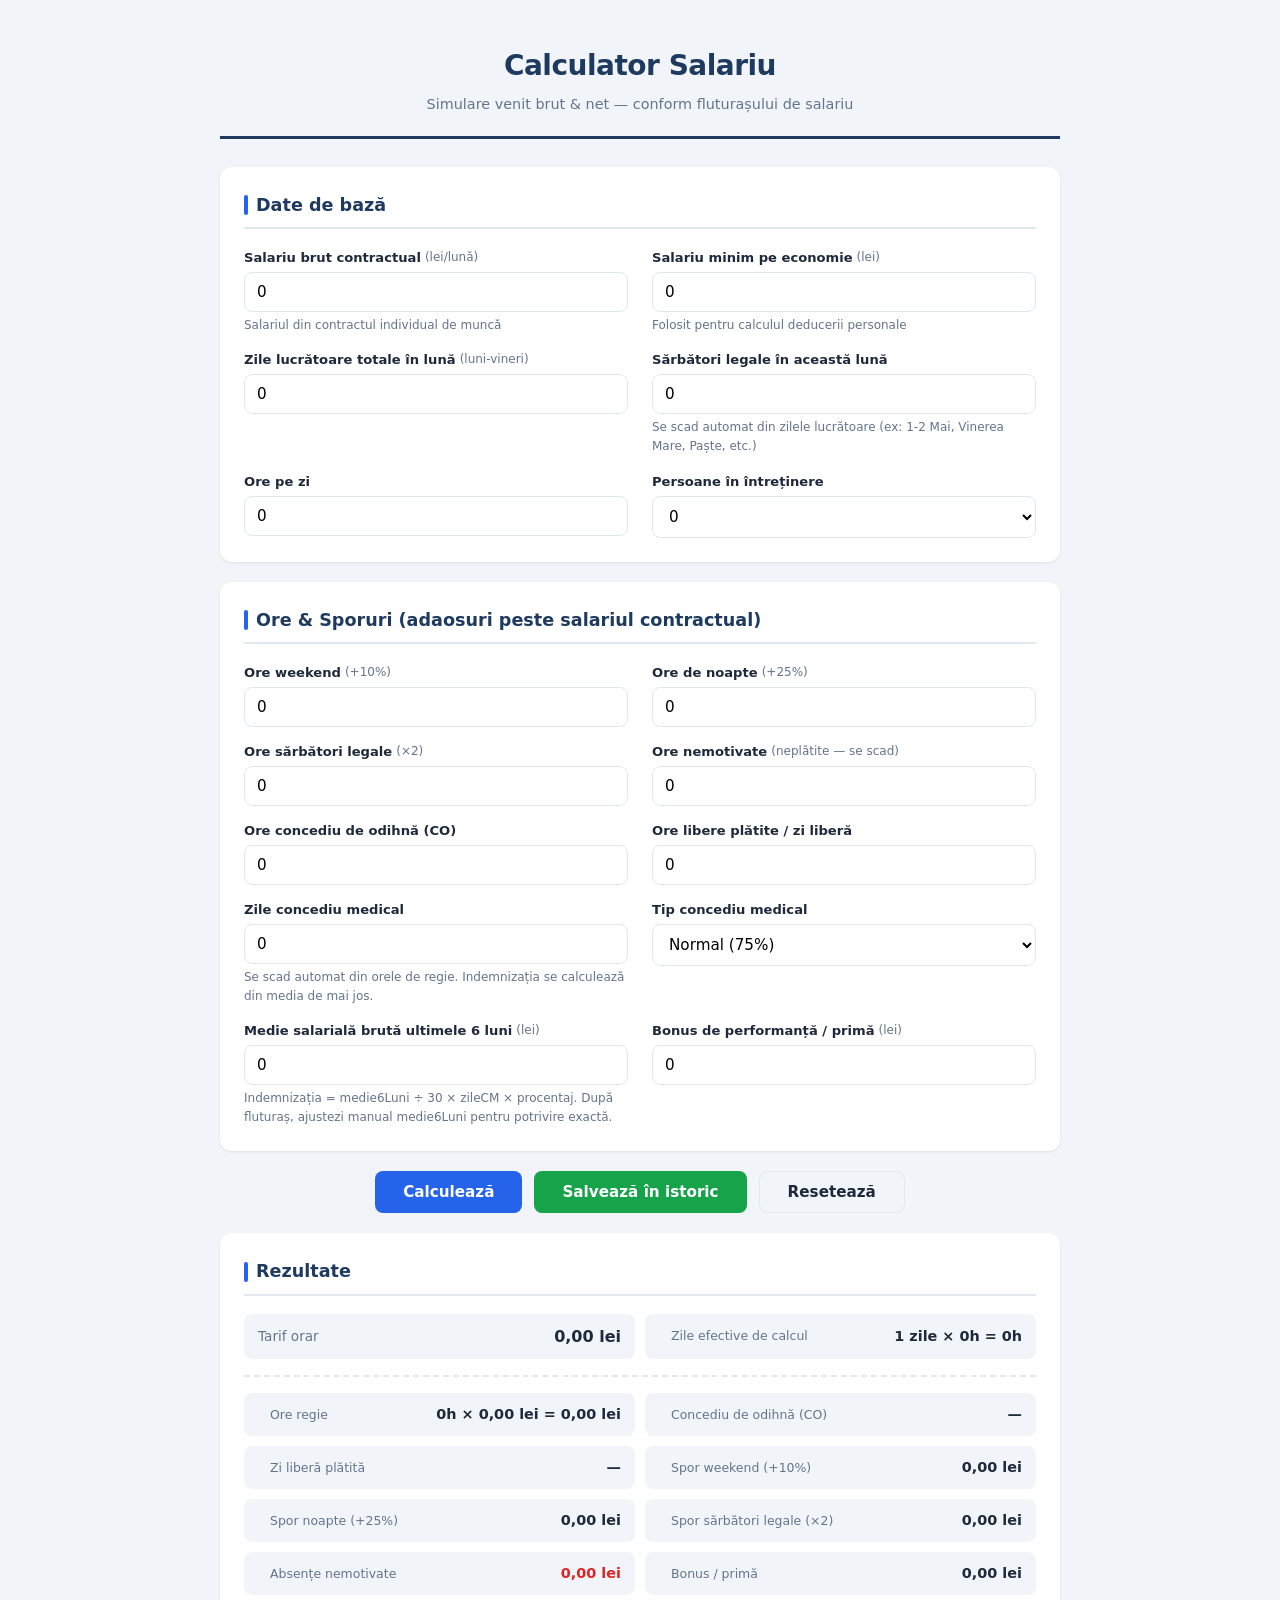
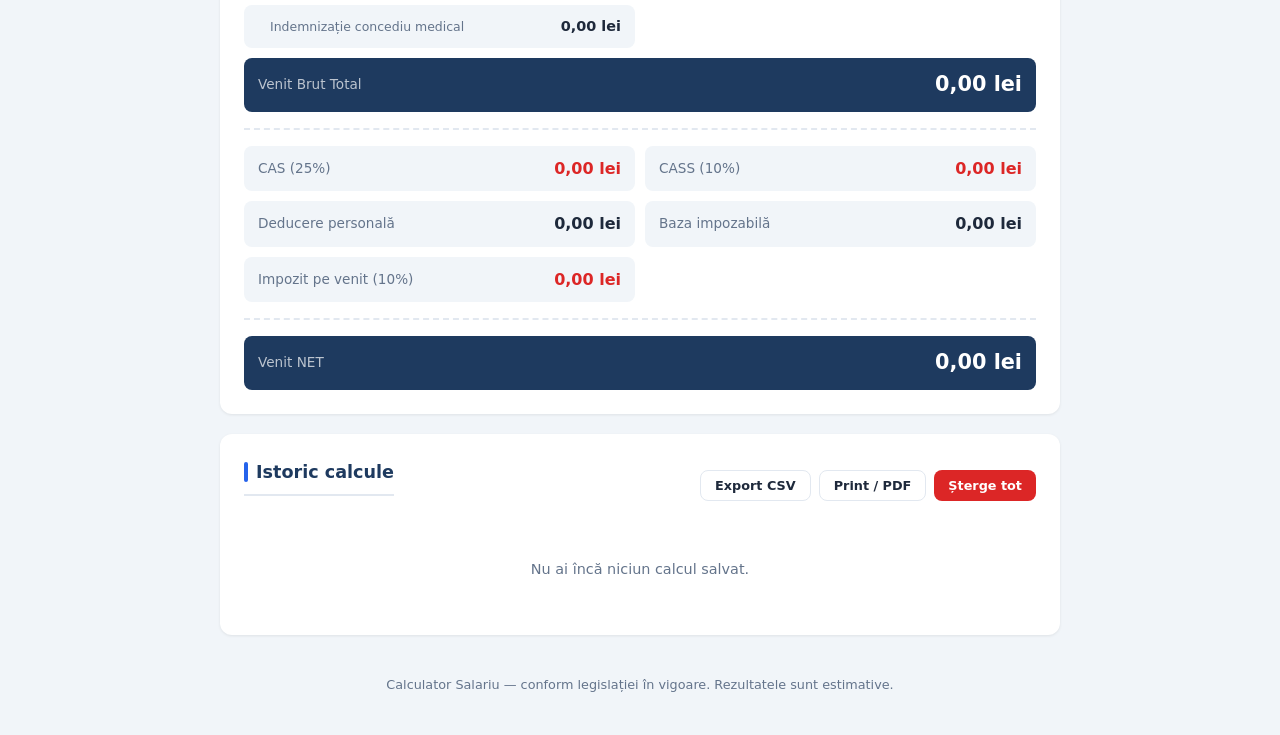
==== salariu.html @ b78bacbb "Add files via upload" ====
<!DOCTYPE html>
<html lang="ro">
<head>
<meta charset="UTF-8">
<meta name="viewport" content="width=device-width, initial-scale=1.0">
<title>Calculator Salariu</title>
<style>
:root {
  --primary: #1e3a5f;
  --primary-light: #2563eb;
  --success: #16a34a;
  --danger: #dc2626;
  --bg: #f1f5f9;
  --card: #ffffff;
  --text: #1e293b;
  --text-muted: #64748b;
  --border: #e2e8f0;
  --radius: 12px;
}
*, *::before, *::after { box-sizing: border-box; margin: 0; padding: 0; }
body {
  font-family: system-ui, -apple-system, 'Segoe UI', sans-serif;
  background: var(--bg);
  color: var(--text);
  line-height: 1.6;
  padding: 20px;
}
.container { max-width: 840px; margin: 0 auto; }
header {
  text-align: center;
  padding: 24px 0 20px;
  border-bottom: 3px solid var(--primary);
  margin-bottom: 28px;
}
header h1 { font-size: 1.75rem; color: var(--primary); letter-spacing: -0.5px; }
header p { color: var(--text-muted); font-size: 0.9rem; margin-top: 4px; }
.card {
  background: var(--card);
  border-radius: var(--radius);
  padding: 24px;
  margin-bottom: 20px;
  box-shadow: 0 1px 3px rgba(0,0,0,.08);
}
.card h2 {
  font-size: 1.1rem;
  color: var(--primary);
  margin-bottom: 18px;
  padding-bottom: 8px;
  border-bottom: 2px solid var(--border);
  display: flex;
  align-items: center;
  gap: 8px;
}
.card h2::before {
  content: '';
  display: inline-block;
  width: 4px;
  height: 20px;
  background: var(--primary-light);
  border-radius: 2px;
}
.form-grid {
  display: grid;
  grid-template-columns: 1fr 1fr;
  gap: 14px 24px;
}
.form-group { display: flex; flex-direction: column; gap: 4px; }
.form-group.full { grid-column: 1 / -1; }
.form-group label {
  font-size: 0.82rem;
  font-weight: 600;
  color: var(--text);
  display: flex;
  align-items: center;
  gap: 4px;
}
.form-group label small {
  font-weight: 400;
  color: var(--text-muted);
  font-size: 0.75rem;
}
.form-group input,
.form-group select {
  padding: 10px 12px;
  border: 1.5px solid var(--border);
  border-radius: 8px;
  font-size: 0.95rem;
  transition: border-color .2s, box-shadow .2s;
  background: #fff;
  font-family: inherit;
  width: 100%;
}
.form-group input:focus,
.form-group select:focus {
  outline: none;
  border-color: var(--primary-light);
  box-shadow: 0 0 0 3px rgba(37,99,235,.12);
}
.hint { font-size: 0.75rem; color: var(--text-muted); }
.actions {
  display: flex;
  gap: 12px;
  flex-wrap: wrap;
  justify-content: center;
  margin: 10px 0 20px;
}
.btn {
  padding: 11px 28px;
  border: none;
  border-radius: 8px;
  font-size: 0.95rem;
  font-weight: 600;
  cursor: pointer;
  transition: opacity .2s, transform .1s;
  font-family: inherit;
}
.btn:hover { opacity: .88; }
.btn:active { transform: scale(.97); }
.btn-primary { background: var(--primary-light); color: #fff; }
.btn-success { background: var(--success); color: #fff; }
.btn-danger { background: var(--danger); color: #fff; }
.btn-outline { background: transparent; border: 1.5px solid var(--border); color: var(--text); }
.btn-sm { padding: 7px 14px; font-size: .8rem; }
.results { display: none; }
.results.show { display: block; }
.result-grid {
  display: grid;
  grid-template-columns: 1fr 1fr;
  gap: 10px;
}
.result-item {
  display: flex;
  justify-content: space-between;
  align-items: center;
  padding: 10px 14px;
  border-radius: 8px;
  background: var(--bg);
}
.result-item .label { font-size: .85rem; color: var(--text-muted); }
.result-item .value { font-weight: 700; font-size: 1rem; }
.result-item.highlight {
  background: var(--primary);
  color: #fff;
  grid-column: 1 / -1;
}
.result-item.highlight .label { color: rgba(255,255,255,.7); }
.result-item.highlight .value { font-size: 1.3rem; }
.result-item.sub .label { font-size: .78rem; padding-left: 12px; }
.result-item.sub .value { font-size: .9rem; }
.result-item.negative .value { color: var(--danger); }
.result-item.positive .value { color: var(--success); }
.result-divider {
  grid-column: 1 / -1;
  border: none;
  border-top: 2px dashed var(--border);
  margin: 6px 0;
}
.istoric-header {
  display: flex;
  justify-content: space-between;
  align-items: center;
  margin-bottom: 14px;
  flex-wrap: wrap;
  gap: 8px;
}
.istoric-tabel-wrapper { overflow-x: auto; }
.istoric-tabel {
  width: 100%;
  border-collapse: collapse;
  font-size: .82rem;
}
.istoric-tabel th {
  background: var(--primary);
  color: #fff;
  padding: 10px 8px;
  text-align: left;
  font-weight: 600;
  white-space: nowrap;
}
.istoric-tabel td {
  padding: 9px 8px;
  border-bottom: 1px solid var(--border);
  white-space: nowrap;
}
.istoric-tabel tr:hover td { background: #f8fafc; }
.istoric-tabel .actions-cell { display: flex; gap: 4px; }
.empty-state {
  text-align: center;
  padding: 30px;
  color: var(--text-muted);
  font-size: .9rem;
}
@media (max-width: 600px) {
  body { padding: 12px; }
  .form-grid { grid-template-columns: 1fr; }
  .result-grid { grid-template-columns: 1fr; }
  .result-item.highlight { grid-column: 1; }
  .result-divider { grid-column: 1; }
  header h1 { font-size: 1.3rem; }
  .card { padding: 16px; }
  .btn { width: 100%; }
  .actions { flex-direction: column; }
  .istoric-header { flex-direction: column; align-items: stretch; }
}
@media print {
  .no-print { display: none !important; }
  body { padding: 0.2in; background: #fff; font-size: 11pt; }
  .card { box-shadow: none; border: 1px solid #ccc; break-inside: avoid; }
  .result-item.highlight { background: #1e3a5f !important; -webkit-print-color-adjust: exact; print-color-adjust: exact; }
  .istoric-tabel th { background: #1e3a5f !important; -webkit-print-color-adjust: exact; print-color-adjust: exact; }
}
</style>
</head>
<body>
<div class="container">
  <header>
    <h1>Calculator Salariu</h1>
    <p>Simulare venit brut &amp; net — conform fluturașului de salariu</p>
  </header>

  <div class="card no-print">
    <h2>Date de bază</h2>
    <div class="form-grid">
      <div class="form-group">
        <label>Salariu brut contractual <small>(lei/lună)</small></label>
        <input type="number" id="brut-contractual" value="0" min="0" step="100">
        <span class="hint">Salariul din contractul individual de muncă</span>
      </div>
      <div class="form-group">
        <label>Salariu minim pe economie <small>(lei)</small></label>
        <input type="number" id="salariu-minim" value="0" min="0" step="100">
        <span class="hint">Folosit pentru calculul deducerii personale</span>
      </div>
      <div class="form-group">
        <label>Zile lucrătoare totale în lună <small>(luni-vineri)</small></label>
        <input type="number" id="zile-lucratoare" value="0" min="0" max="31">
      </div>
      <div class="form-group">
        <label>Sărbători legale în această lună</label>
        <input type="number" id="sarbatori-legale" value="0" min="0" max="10">
        <span class="hint">Se scad automat din zilele lucrătoare (ex: 1-2 Mai, Vinerea Mare, Paște, etc.)</span>
      </div>
      <div class="form-group">
        <label>Ore pe zi</label>
        <input type="number" id="ore-pe-zi" value="0" min="0" max="24" step="0.5">
      </div>
      <div class="form-group">
        <label>Persoane în întreținere</label>
        <select id="persoane-intretinere">
          <option value="0">0</option>
          <option value="1">1</option>
          <option value="2">2</option>
          <option value="3">3</option>
          <option value="4">4+</option>
        </select>
      </div>
    </div>
  </div>

  <div class="card no-print">
    <h2>Ore &amp; Sporuri (adaosuri peste salariul contractual)</h2>
    <div class="form-grid">
      <div class="form-group">
        <label>Ore weekend <small>(+10%)</small></label>
        <input type="number" id="ore-weekend" value="0" min="0" step="1">
      </div>
      <div class="form-group">
        <label>Ore de noapte <small>(+25%)</small></label>
        <input type="number" id="ore-noapte" value="0" min="0" step="1">
      </div>
      <div class="form-group">
        <label>Ore sărbători legale <small>(×2)</small></label>
        <input type="number" id="ore-sarbatori" value="0" min="0" step="1">
      </div>
      <div class="form-group">
        <label>Ore nemotivate <small>(neplătite — se scad)</small></label>
        <input type="number" id="ore-nemotivate" value="0" min="0" step="1">
      </div>
      <div class="form-group">
        <label>Ore concediu de odihnă (CO)</label>
        <input type="number" id="ore-co" value="0" min="0" step="1">
      </div>
      <div class="form-group">
        <label>Ore libere plătite / zi liberă</label>
        <input type="number" id="ore-zi-libera" value="0" min="0" step="1">
      </div>
      <div class="form-group">
        <label>Zile concediu medical</label>
        <input type="number" id="zile-medical" value="0" min="0" step="1">
        <span class="hint">Se scad automat din orele de regie. Indemnizația se calculează din media de mai jos.</span>
      </div>
      <div class="form-group">
        <label>Tip concediu medical</label>
        <select id="tip-medical">
          <option value="75">Normal (75%)</option>
          <option value="100">Special — 100% (tuberculoză, cancer, HIV, etc.)</option>
        </select>
      </div>
      <div class="form-group">
        <label>Medie salarială brută ultimele 6 luni <small>(lei)</small></label>
        <input type="number" id="medie-6-luni" value="0" min="0" step="100">
        <span class="hint">Indemnizația = medie6Luni ÷ 30 × zileCM × procentaj. După fluturaș, ajustezi manual medie6Luni pentru potrivire exactă.</span>
      </div>
      <div class="form-group">
        <label>Bonus de performanță / primă <small>(lei)</small></label>
        <input type="number" id="bonus" value="0" min="0" step="100">
      </div>
    </div>
  </div>

  <div class="actions no-print">
    <button class="btn btn-primary" onclick="calculeaza()">Calculează</button>
    <button class="btn btn-success" onclick="salveazaIstoric()">Salvează în istoric</button>
    <button class="btn btn-outline" onclick="reseteaza()">Resetează</button>
  </div>

  <div class="card" id="rezultate-card">
    <h2>Rezultate</h2>
    <div id="rezultate" class="results show">
      <div class="result-grid" id="rezultate-container">
        <div class="result-item"><span class="label">Tarif orar</span><span class="value" id="r-tarif-orar">—</span></div>
        <div class="result-item sub"><span class="label">Zile efective de calcul</span><span class="value" id="r-zile-efective">—</span></div>
        <hr class="result-divider">
        <div class="result-item sub"><span class="label">Ore regie</span><span class="value" id="r-ore-regie">—</span></div>
        <div class="result-item sub"><span class="label">Concediu de odihnă (CO)</span><span class="value" id="r-co-val">—</span></div>
        <div class="result-item sub"><span class="label">Zi liberă plătită</span><span class="value" id="r-zi-libera-val">—</span></div>
        <div class="result-item sub"><span class="label">Spor weekend (+10%)</span><span class="value" id="r-spor-weekend">—</span></div>
        <div class="result-item sub"><span class="label">Spor noapte (+25%)</span><span class="value" id="r-spor-noapte">—</span></div>
        <div class="result-item sub"><span class="label">Spor sărbători legale (×2)</span><span class="value" id="r-spor-sarbatori">—</span></div>
        <div class="result-item sub negative"><span class="label">Absențe nemotivate</span><span class="value" id="r-absente">—</span></div>
        <div class="result-item sub"><span class="label">Bonus / primă</span><span class="value" id="r-bonus-val">—</span></div>
        <div class="result-item sub"><span class="label">Indemnizație concediu medical</span><span class="value" id="r-medical-val">—</span></div>
        <div class="result-item highlight"><span class="label">Venit Brut Total</span><span class="value" id="r-total-brut">—</span></div>
        <hr class="result-divider">
        <div class="result-item negative"><span class="label">CAS (25%)</span><span class="value" id="r-cas">—</span></div>
        <div class="result-item negative"><span class="label">CASS (10%)</span><span class="value" id="r-cass">—</span></div>
        <div class="result-item"><span class="label">Deducere personală</span><span class="value" id="r-deducere">—</span></div>
        <div class="result-item"><span class="label">Baza impozabilă</span><span class="value" id="r-baza">—</span></div>
        <div class="result-item negative"><span class="label">Impozit pe venit (10%)</span><span class="value" id="r-impozit">—</span></div>
        <hr class="result-divider">
        <div class="result-item highlight"><span class="label">Venit NET</span><span class="value" id="r-net">—</span></div>
      </div>
    </div>
  </div>

  <div class="card" id="istoric-card">
    <div class="istoric-header">
      <h2>Istoric calcule</h2>
      <div style="display:flex;gap:8px;flex-wrap:wrap;">
        <button class="btn btn-sm btn-outline no-print" onclick="exportCSV()">Export CSV</button>
        <button class="btn btn-sm btn-outline no-print" onclick="window.print()">Print / PDF</button>
        <button class="btn btn-sm btn-danger no-print" onclick="stergeTotIstoric()">Șterge tot</button>
      </div>
    </div>
    <div id="istoric-container">
      <div class="empty-state">Nu ai încă niciun calcul salvat.</div>
    </div>
  </div>

  <footer style="text-align:center;padding:20px 0;color:var(--text-muted);font-size:0.8rem;">
    Calculator Salariu — conform legislației în vigoare. Rezultatele sunt estimative.
  </footer>
</div>

<script>
function $(id) { return document.getElementById(id); }
function getVal(id) { return parseFloat($(id).value) || 0; }

function formatMoney(v) {
  return v.toLocaleString('ro-RO', { minimumFractionDigits: 2, maximumFractionDigits: 2 }) + ' lei';
}

function calcCOrateDinIstoric() {
  const istoric = JSON.parse(localStorage.getItem('salariu_istoric') || '[]');
  if (istoric.length < 3) return 0;
  let totalBrut = 0, totalOre = 0;
  for (let i = 0; i < 3; i++) {
    const d = istoric[i];
    const zE = Math.max(1, d.zileLucratoare - (d.sarbatoriLegale || 0));
    totalBrut += d.totalBrut || 0;
    totalOre += zE * (d.orePeZi || 8);
  }
  return totalOre > 0 ? totalBrut / totalOre : 0;
}

function calculeaza() {
  const brutContractual = getVal('brut-contractual');
  const salMin = getVal('salariu-minim');
  const zileLucratoare = getVal('zile-lucratoare');
  const sarbatoriLegale = getVal('sarbatori-legale');
  const zileEfective = Math.max(1, zileLucratoare - sarbatoriLegale);
  const orePeZi = getVal('ore-pe-zi');
  const persoaneIntretinere = parseInt($('persoane-intretinere').value) || 0;

  const oreWeekend = getVal('ore-weekend');
  const oreNoapte = getVal('ore-noapte');
  const oreSarbatori = getVal('ore-sarbatori');
  const oreNemotivate = getVal('ore-nemotivate');
  const oreCO = getVal('ore-co');
  const oreZiLibera = getVal('ore-zi-libera');
  const zileMedical = getVal('zile-medical');
  const tipMedical = parseInt($('tip-medical').value) || 75;
  const medie6Luni = getVal('medie-6-luni');
  const bonus = getVal('bonus');

  const tarifOrar = zileEfective * orePeZi > 0
    ? brutContractual / (zileEfective * orePeZi)
    : 0;

  const oreRegie = Math.max(0, zileEfective * orePeZi - oreCO - zileMedical * orePeZi - oreZiLibera - oreNemotivate);

  const regiePay = oreRegie * tarifOrar;
  const tarifCO = calcCOrateDinIstoric() || tarifOrar;
  const COpay = oreCO * tarifCO;
  const ziLiberaPay = oreZiLibera * tarifOrar;
  const sporWeekend = oreWeekend * tarifOrar * 0.1;
  const sporNoapte = oreNoapte * tarifOrar * 0.25;
  const sporSarbatori = oreSarbatori * tarifOrar * 1.0;
  const absente = oreNemotivate * tarifOrar;

  const bazaZilnica = medie6Luni > 0 ? medie6Luni / 30 : 0;
  const medicalBrut = bazaZilnica * zileMedical * (tipMedical / 100);

  const regularBrut = regiePay + COpay + ziLiberaPay + sporWeekend + sporNoapte + sporSarbatori + bonus;
  const totalBrut = regularBrut + medicalBrut;

  const cas = Math.max(0, totalBrut * 0.25);
  const cass = Math.max(0, totalBrut * 0.10);

  const deducereBaza = 510;
  const adaosPersoana = 204;
  const deducereMax = deducereBaza + Math.min(persoaneIntretinere, 4) * adaosPersoana;
  let deducere = 0;
  if (totalBrut > 0 && totalBrut <= salMin) {
    deducere = deducereMax;
  } else if (totalBrut < 2 * salMin) {
    deducere = deducereMax * (1 - (totalBrut - salMin) / salMin);
  }
  deducere = Math.max(0, deducere);

  const bazaImpozabila = Math.max(0, totalBrut - cas - cass - deducere);
  const impozit = bazaImpozabila * 0.10;
  const net = totalBrut - cas - cass - impozit;

  $('r-tarif-orar').textContent = formatMoney(tarifOrar) + (tarifCO !== tarifOrar ? ' (CO: ' + formatMoney(tarifCO) + ')' : '');
  $('r-zile-efective').textContent = zileEfective + ' zile × ' + orePeZi + 'h = ' + (zileEfective * orePeZi) + 'h';
  $('r-ore-regie').textContent = oreRegie + 'h × ' + formatMoney(tarifOrar) + ' = ' + formatMoney(regiePay);
  $('r-co-val').textContent = (oreCO > 0 ? oreCO + 'h × ' + formatMoney(tarifCO) + ' = ' : '') + (oreCO > 0 ? formatMoney(COpay) : '—');
  $('r-zi-libera-val').textContent = (oreZiLibera > 0 ? oreZiLibera + 'h × ' + formatMoney(tarifOrar) + ' = ' : '') + (oreZiLibera > 0 ? formatMoney(ziLiberaPay) : '—');
  $('r-spor-weekend').textContent = (sporWeekend > 0 ? '+ ' : '') + formatMoney(sporWeekend);
  $('r-spor-noapte').textContent = (sporNoapte > 0 ? '+ ' : '') + formatMoney(sporNoapte);
  $('r-spor-sarbatori').textContent = (sporSarbatori > 0 ? '+ ' : '') + formatMoney(sporSarbatori);
  $('r-absente').textContent = (absente > 0 ? '− ' : '') + formatMoney(absente);
  $('r-bonus-val').textContent = (bonus > 0 ? '+ ' : '') + formatMoney(bonus);
  $('r-medical-val').textContent = (medicalBrut > 0 ? '+ ' : '') + formatMoney(medicalBrut);
  $('r-total-brut').textContent = formatMoney(totalBrut);
  $('r-cas').textContent = formatMoney(cas);
  $('r-cass').textContent = formatMoney(cass);
  $('r-deducere').textContent = formatMoney(deducere);
  $('r-baza').textContent = formatMoney(bazaImpozabila);
  $('r-impozit').textContent = formatMoney(impozit);
  $('r-net').textContent = formatMoney(net);

  $('rezultate').classList.add('show');
  $('rezultate-card').scrollIntoView({ behavior: 'smooth', block: 'start' });

  return {
    timestamp: new Date().toLocaleString('ro-RO'),
    brutContractual, salMin, zileLucratoare, sarbatoriLegale, orePeZi, persoaneIntretinere,
    oreWeekend, oreNoapte, oreSarbatori, oreNemotivate, oreCO, oreZiLibera, zileMedical, tipMedical, medie6Luni, medicalBrut, bonus,
    tarifOrar, tarifCO, oreRegie, regiePay, COpay, ziLiberaPay, sporWeekend, sporNoapte, sporSarbatori, absente,
    regularBrut, totalBrut, cas, cass, deducere, bazaImpozabila, impozit, net
  };
}

function salveazaIstoric() {
  const data = calculeaza();
  const istoric = JSON.parse(localStorage.getItem('salariu_istoric') || '[]');
  istoric.unshift(data);
  if (istoric.length > 100) istoric.pop();
  localStorage.setItem('salariu_istoric', JSON.stringify(istoric));
  randareIstoric();
}

function stergeDinIstoric(index) {
  const istoric = JSON.parse(localStorage.getItem('salariu_istoric') || '[]');
  istoric.splice(index, 1);
  localStorage.setItem('salariu_istoric', JSON.stringify(istoric));
  randareIstoric();
}

function stergeTotIstoric() {
  if (!confirm('Ești sigur că vrei să ștergi tot istoricul?')) return;
  localStorage.removeItem('salariu_istoric');
  randareIstoric();
}

function randareIstoric() {
  const container = $('istoric-container');
  const istoric = JSON.parse(localStorage.getItem('salariu_istoric') || '[]');
  if (istoric.length === 0) {
    container.innerHTML = '<div class="empty-state">Nu ai încă niciun calcul salvat.</div>';
    return;
  }
  let html = '<div class="istoric-tabel-wrapper"><table class="istoric-tabel"><thead><tr>' +
    '<th>Data</th><th>Brut contractual</th><th>Brut total</th><th>Net</th><th class="no-print">Acțiuni</th>' +
    '</tr></thead><tbody>';
  istoric.forEach((d, i) => {
    html += '<tr>' +
      `<td>${d.timestamp}</td>` +
      `<td>${formatMoney(d.brutContractual)}</td>` +
      `<td>${formatMoney(d.totalBrut)}</td>` +
      `<td><strong>${formatMoney(d.net)}</strong></td>` +
      '<td class="actions-cell no-print">' +
      `<button class="btn btn-sm btn-outline" onclick="veziDetalii(${i})">Detalii</button>` +
      `<button class="btn btn-sm btn-danger" onclick="stergeDinIstoric(${i})">Șterge</button>` +
      '</td></tr>';
  });
  html += '</tbody></table></div>';
  container.innerHTML = html;
}

function veziDetalii(index) {
  const istoric = JSON.parse(localStorage.getItem('salariu_istoric') || '[]');
  const d = istoric[index];
  if (!d) return;
  $('brut-contractual').value = d.brutContractual;
  $('salariu-minim').value = d.salMin;
  $('zile-lucratoare').value = d.zileLucratoare;
  $('sarbatori-legale').value = d.sarbatoriLegale != null ? d.sarbatoriLegale : 0;
  $('ore-pe-zi').value = d.orePeZi;
  $('persoane-intretinere').value = d.persoaneIntretinere;
  $('ore-weekend').value = d.oreWeekend;
  $('ore-noapte').value = d.oreNoapte;
  $('ore-sarbatori').value = d.oreSarbatori;
  $('ore-nemotivate').value = d.oreNemotivate;
  $('ore-co').value = d.oreCO || 0;
  $('ore-zi-libera').value = d.oreZiLibera || 0;
  $('zile-medical').value = d.zileMedical || 0;
  $('tip-medical').value = d.tipMedical || 75;
  $('medie-6-luni').value = d.medie6Luni || 0;
  $('bonus').value = d.bonus;
  calculeaza();
  $('rezultate-card').scrollIntoView({ behavior: 'smooth' });
}

function exportCSV() {
  const istoric = JSON.parse(localStorage.getItem('salariu_istoric') || '[]');
  if (istoric.length === 0) { alert('Nu există date de exportat.'); return; }
  const header = 'Dată;Brut contractual;Sal.Min;Zile;Sărb.legale;Zile efective;Ore/Zi;Pers.Într.;Ore W/E;Ore Noapte;Ore Sărb.;Ore Nemot.;Ore CO;Ore zi liberă;Zile Med.;Tip CM;Medie 6 luni;Indemnizație CM;Bonus;Regie pay;CO pay;Zi lib. pay;Spor W/E;Spor Noapte;Spor Sărb.;Absențe;Regular Brut;Total Brut;CAS;CASS;Deducere;Baza Imp.;Impozit;Net';
  const rows = istoric.map(d =>
    `${d.timestamp};${d.brutContractual};${d.salMin};${d.zileLucratoare};${(d.sarbatoriLegale||0)};${Math.max(1,d.zileLucratoare-(d.sarbatoriLegale||0))};${d.orePeZi};${d.persoaneIntretinere};${d.oreWeekend};${d.oreNoapte};${d.oreSarbatori};${d.oreNemotivate};${(d.oreCO||0)};${(d.oreZiLibera||0)};${(d.zileMedical||0)};${(d.tipMedical||75)};${(d.medie6Luni||0).toFixed(2)};${(d.medicalBrut||0).toFixed(2)};${d.bonus};${(d.regiePay||0).toFixed(2)};${(d.COpay||0).toFixed(2)};${(d.ziLiberaPay||0).toFixed(2)};${(d.sporWeekend||0).toFixed(2)};${(d.sporNoapte||0).toFixed(2)};${(d.sporSarbatori||0).toFixed(2)};${(d.absente||0).toFixed(2)};${(d.regularBrut||0).toFixed(2)};${d.totalBrut.toFixed(2)};${d.cas.toFixed(2)};${d.cass.toFixed(2)};${d.deducere.toFixed(2)};${d.bazaImpozabila.toFixed(2)};${d.impozit.toFixed(2)};${d.net.toFixed(2)}`
  );
  const csv = '\uFEFF' + header + '\n' + rows.join('\n');
  const blob = new Blob([csv], { type: 'text/csv;charset=utf-8;' });
  const url = URL.createObjectURL(blob);
  const a = document.createElement('a');
  a.href = url;
  a.download = 'salariu_istoric.csv';
  a.click();
  URL.revokeObjectURL(url);
}

function reseteaza() {
  if (!confirm('Resetezi toate câmpurile la valorile implicite?')) return;
  $('brut-contractual').value = 0;
  $('salariu-minim').value = 0;
  $('zile-lucratoare').value = 0;
  $('sarbatori-legale').value = 0;
  $('ore-pe-zi').value = 0;
  $('persoane-intretinere').value = 0;
  $('ore-weekend').value = 0;
  $('ore-noapte').value = 0;
  $('ore-sarbatori').value = 0;
  $('ore-nemotivate').value = 0;
  $('ore-co').value = 0;
  $('ore-zi-libera').value = 0;
  $('zile-medical').value = 0;
  $('tip-medical').value = 75;
  $('medie-6-luni').value = 0;
  $('bonus').value = 0;
  calculeaza();
}

randareIstoric();
calculeaza();
</script>
</body>
</html>
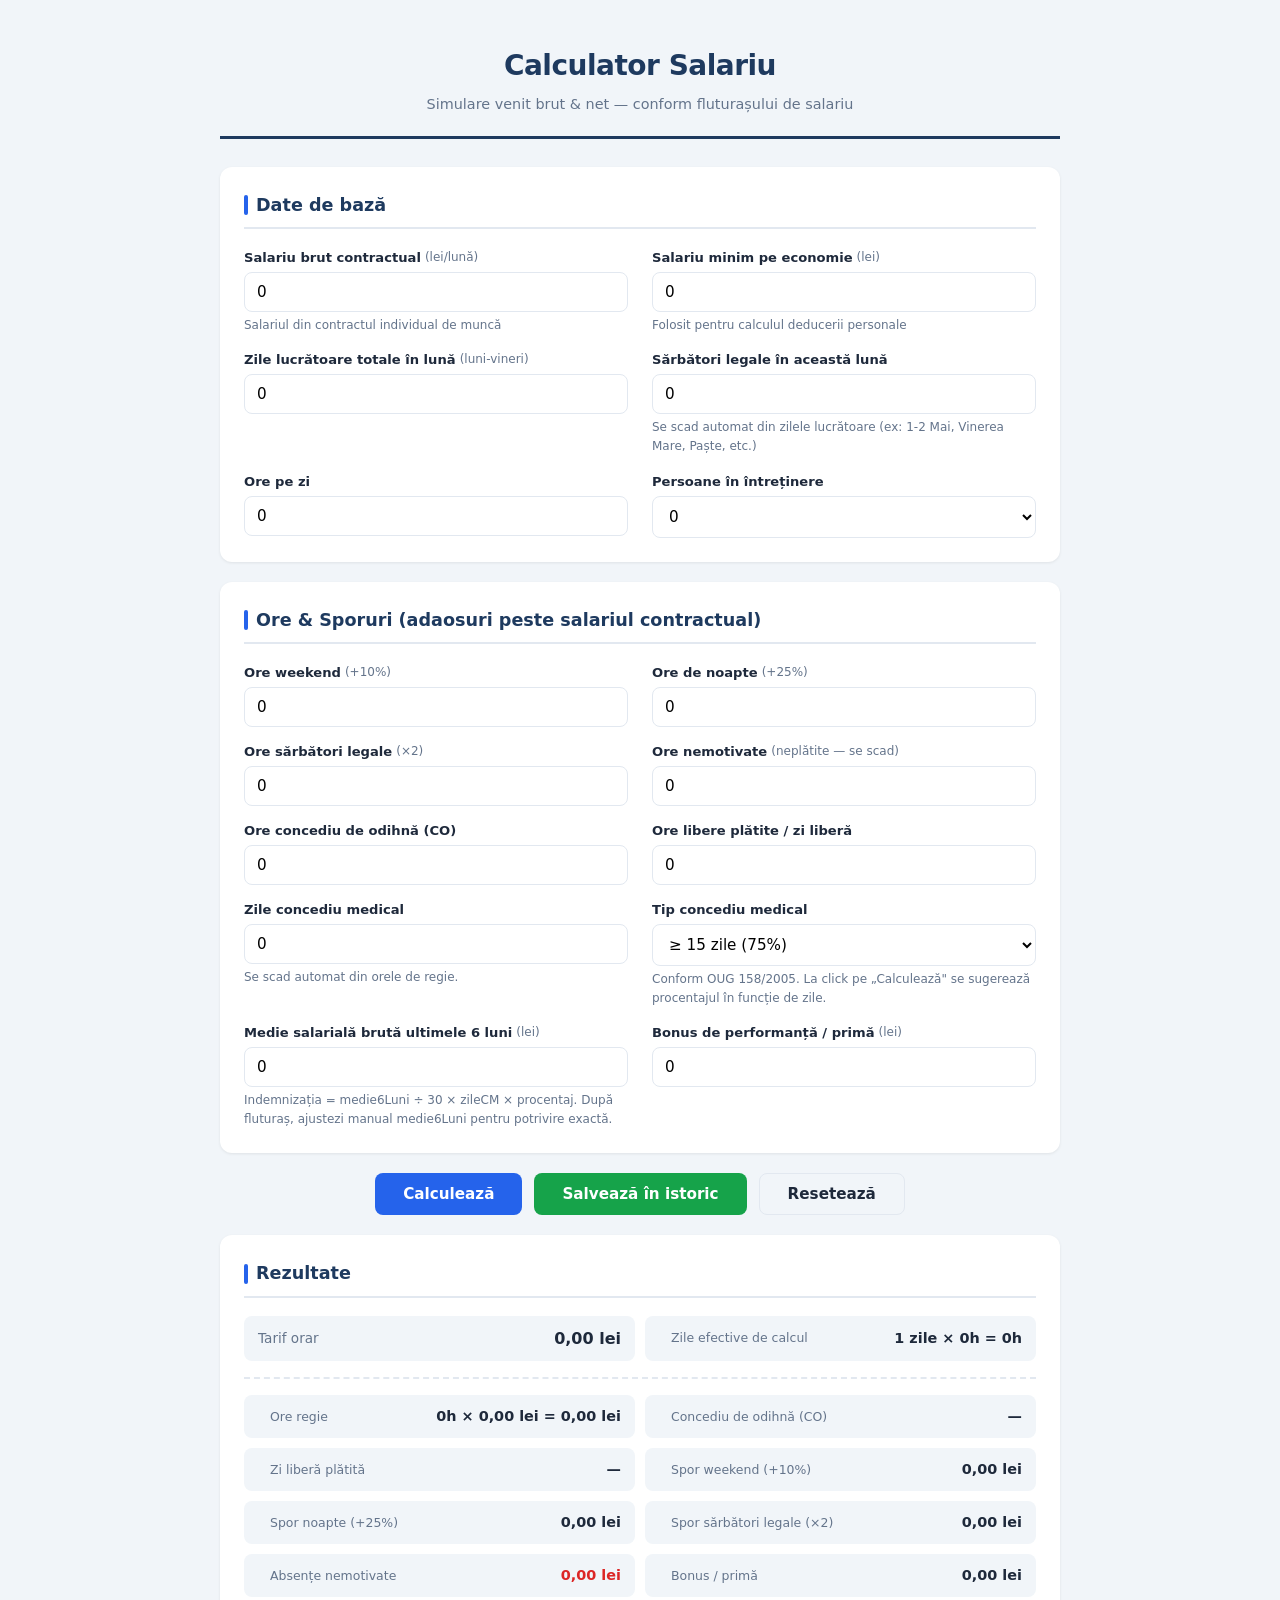
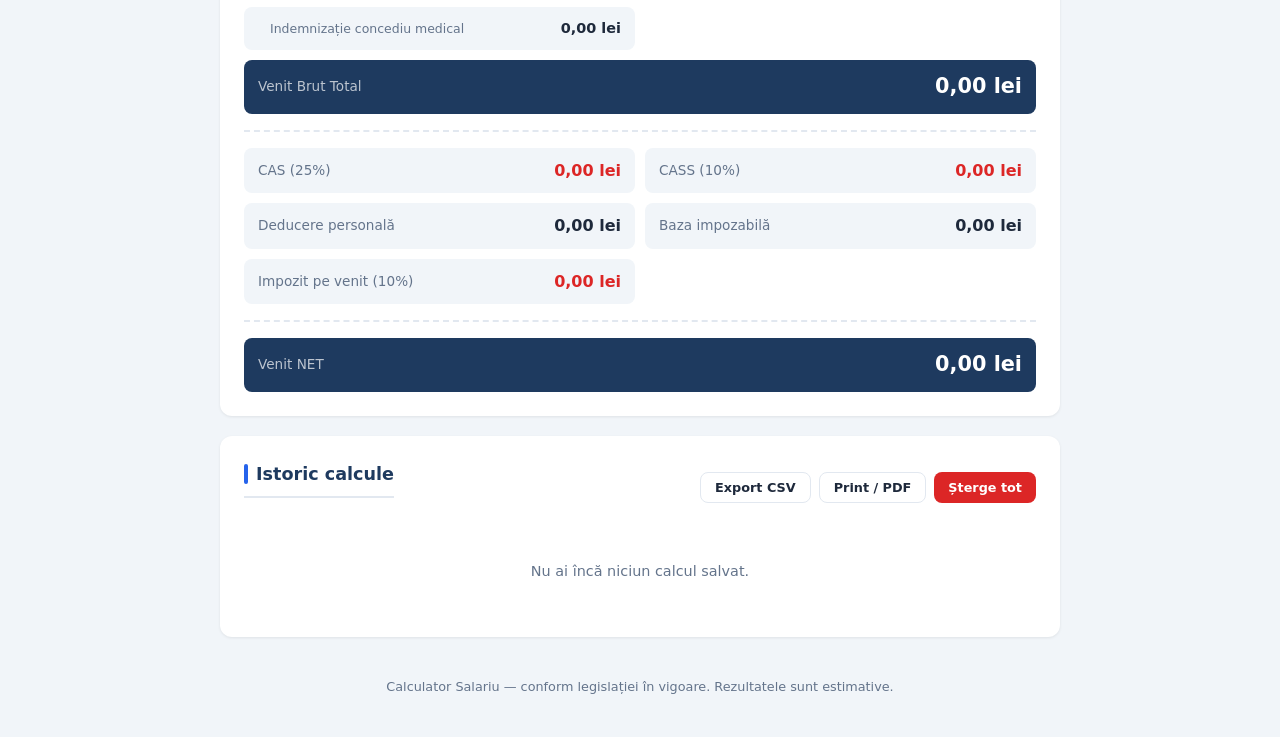
==== commit 0f5b78ed: "Add files via upload" ====
--- a/salariu.html
+++ b/salariu.html
@@ -287,14 +287,17 @@
       <div class="form-group">
         <label>Zile concediu medical</label>
         <input type="number" id="zile-medical" value="0" min="0" step="1">
-        <span class="hint">Se scad automat din orele de regie. Indemnizația se calculează din media de mai jos.</span>
+        <span class="hint">Se scad automat din orele de regie.</span>
       </div>
       <div class="form-group">
         <label>Tip concediu medical</label>
         <select id="tip-medical">
-          <option value="75">Normal (75%)</option>
-          <option value="100">Special — 100% (tuberculoză, cancer, HIV, etc.)</option>
+          <option value="55">1-7 zile (55%)</option>
+          <option value="65">8-14 zile (65%)</option>
+          <option value="75" selected>≥ 15 zile (75%)</option>
+          <option value="100">Special 100% (tuberculoză, cancer, HIV, urgențe chirurgicale)</option>
         </select>
+        <span class="hint">Conform OUG 158/2005. La click pe „Calculează" se sugerează procentajul în funcție de zile.</span>
       </div>
       <div class="form-group">
         <label>Medie salarială brută ultimele 6 luni <small>(lei)</small></label>
@@ -399,7 +402,12 @@
   const oreCO = getVal('ore-co');
   const oreZiLibera = getVal('ore-zi-libera');
   const zileMedical = getVal('zile-medical');
-  const tipMedical = parseInt($('tip-medical').value) || 75;
+  let tipMedical = parseInt($('tip-medical').value) || 75;
+  if (zileMedical > 0 && tipMedical !== 100) {
+    const sugerat = zileMedical <= 7 ? 55 : zileMedical <= 14 ? 65 : 75;
+    $('tip-medical').value = sugerat;
+    tipMedical = sugerat;
+  }
   const medie6Luni = getVal('medie-6-luni');
   const bonus = getVal('bonus');
 
@@ -452,7 +460,7 @@
   $('r-spor-sarbatori').textContent = (sporSarbatori > 0 ? '+ ' : '') + formatMoney(sporSarbatori);
   $('r-absente').textContent = (absente > 0 ? '− ' : '') + formatMoney(absente);
   $('r-bonus-val').textContent = (bonus > 0 ? '+ ' : '') + formatMoney(bonus);
-  $('r-medical-val').textContent = (medicalBrut > 0 ? '+ ' : '') + formatMoney(medicalBrut);
+  $('r-medical-val').textContent = (medicalBrut > 0 ? '+ ' : '') + formatMoney(medicalBrut) + (medicalBrut > 0 ? ' (la ' + tipMedical + '%)' : '');
   $('r-total-brut').textContent = formatMoney(totalBrut);
   $('r-cas').textContent = formatMoney(cas);
   $('r-cass').textContent = formatMoney(cass);
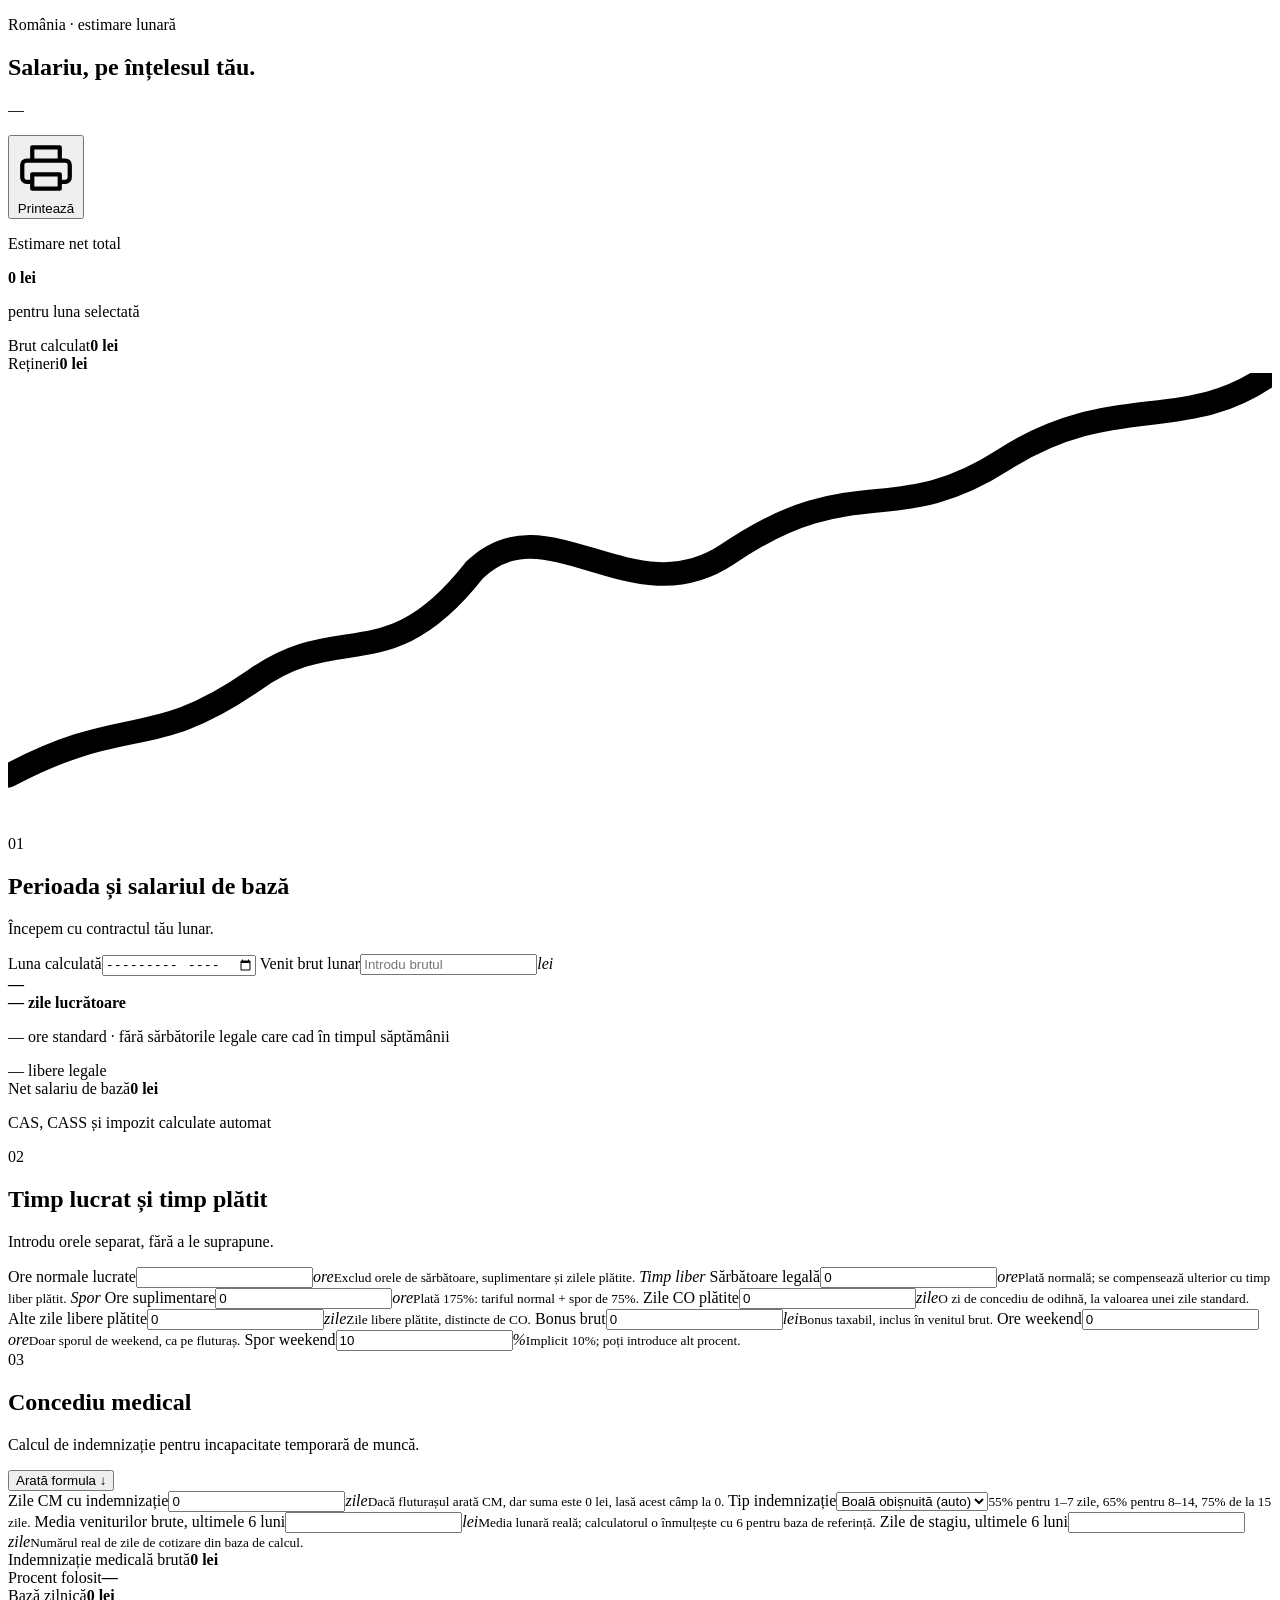
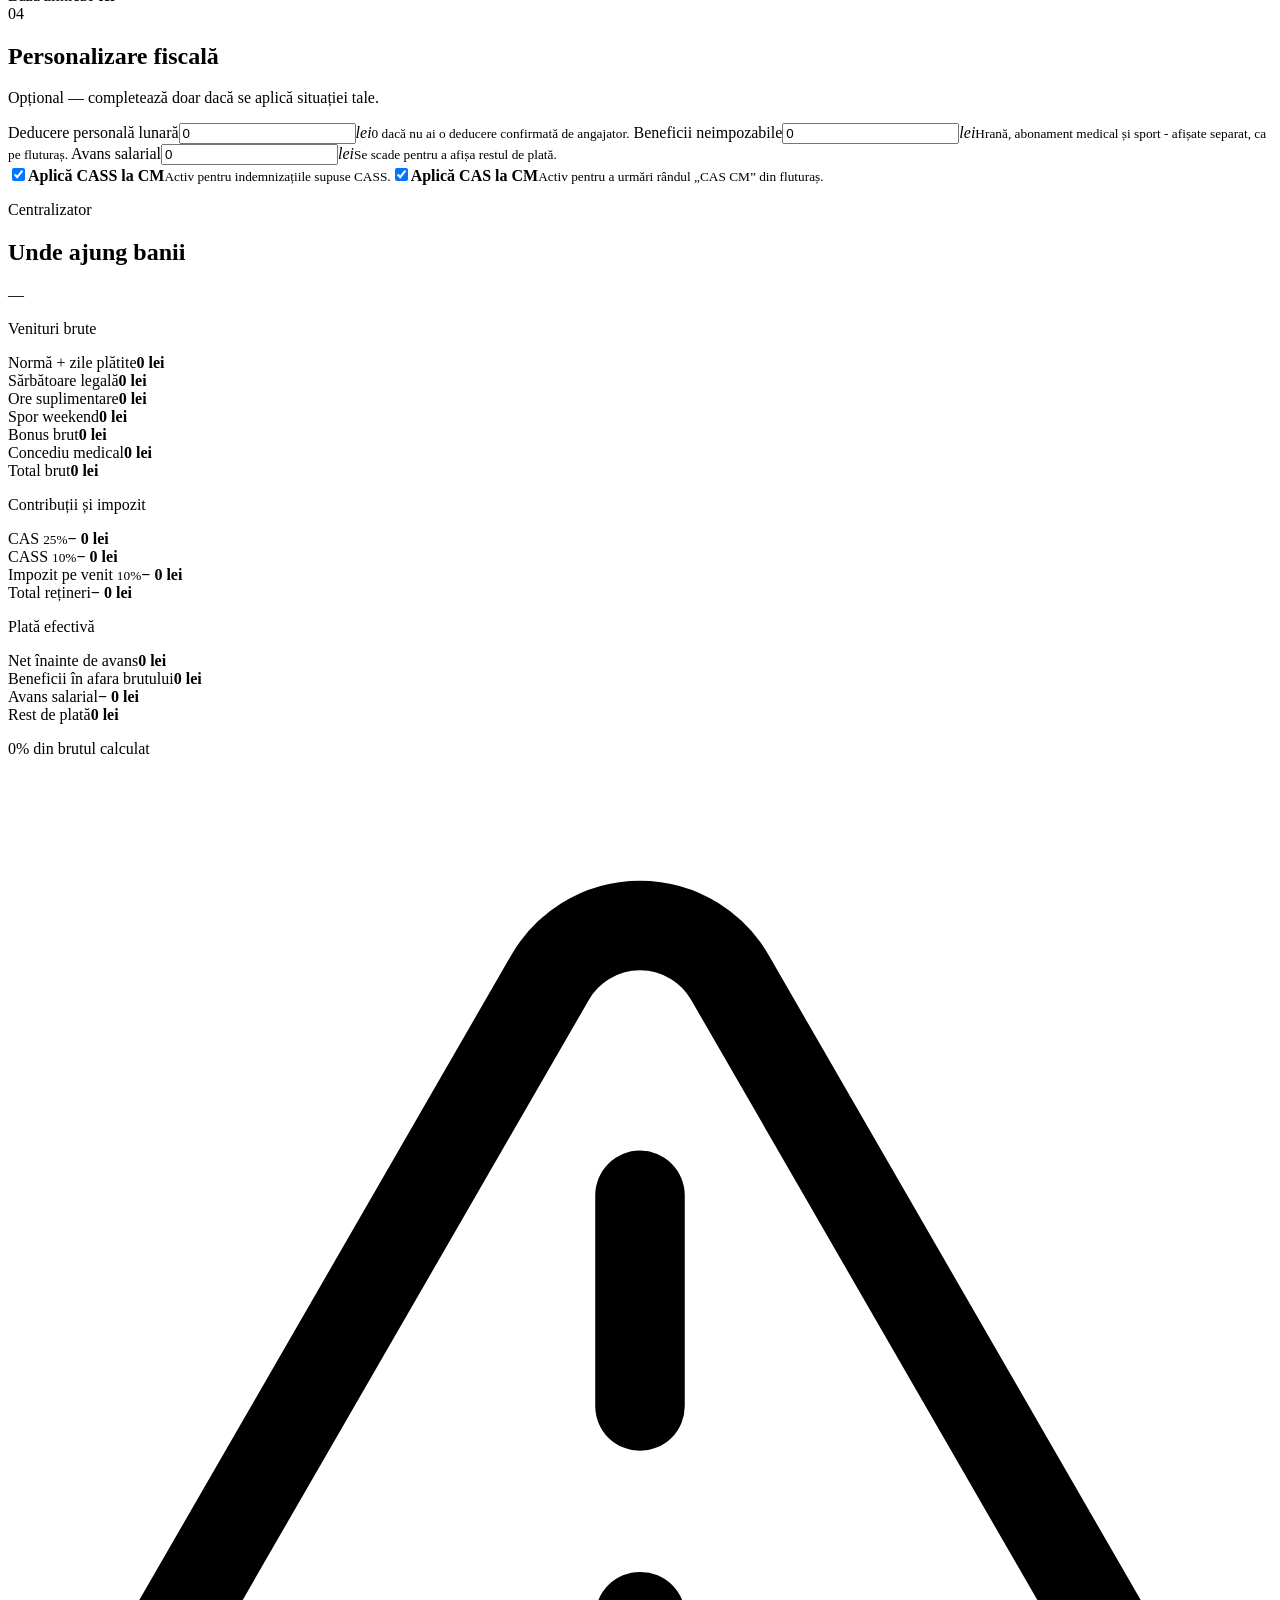
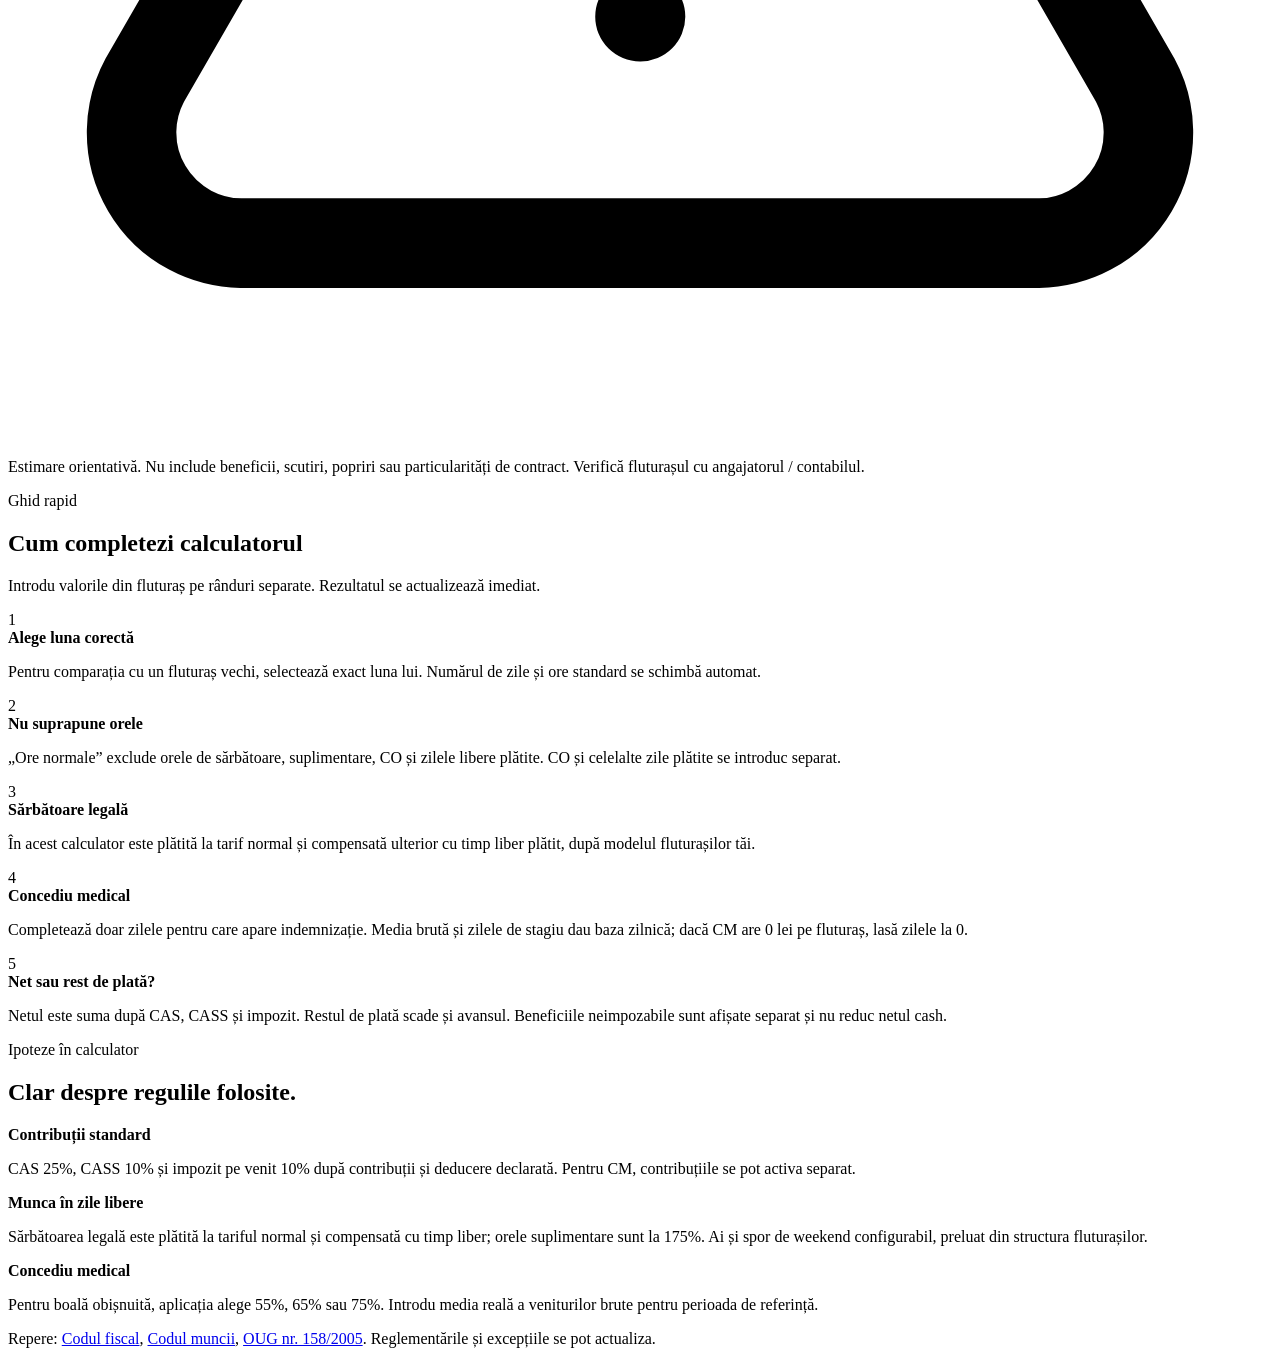
==== commit 0dbcea90: "Add files via upload Am creat o noua structura a calculatorului si este stabil 100%, calculeaza in c" ====
--- a/salariu.html
+++ b/salariu.html
@@ -1,597 +1,153 @@
-<!DOCTYPE html>
+<!doctype html>
 <html lang="ro">
-<head>
-<meta charset="UTF-8">
-<meta name="viewport" content="width=device-width, initial-scale=1.0">
-<title>Calculator Salariu</title>
-<style>
-:root {
-  --primary: #1e3a5f;
-  --primary-light: #2563eb;
-  --success: #16a34a;
-  --danger: #dc2626;
-  --bg: #f1f5f9;
-  --card: #ffffff;
-  --text: #1e293b;
-  --text-muted: #64748b;
-  --border: #e2e8f0;
-  --radius: 12px;
-}
-*, *::before, *::after { box-sizing: border-box; margin: 0; padding: 0; }
-body {
-  font-family: system-ui, -apple-system, 'Segoe UI', sans-serif;
-  background: var(--bg);
-  color: var(--text);
-  line-height: 1.6;
-  padding: 20px;
-}
-.container { max-width: 840px; margin: 0 auto; }
-header {
-  text-align: center;
-  padding: 24px 0 20px;
-  border-bottom: 3px solid var(--primary);
-  margin-bottom: 28px;
-}
-header h1 { font-size: 1.75rem; color: var(--primary); letter-spacing: -0.5px; }
-header p { color: var(--text-muted); font-size: 0.9rem; margin-top: 4px; }
-.card {
-  background: var(--card);
-  border-radius: var(--radius);
-  padding: 24px;
-  margin-bottom: 20px;
-  box-shadow: 0 1px 3px rgba(0,0,0,.08);
-}
-.card h2 {
-  font-size: 1.1rem;
-  color: var(--primary);
-  margin-bottom: 18px;
-  padding-bottom: 8px;
-  border-bottom: 2px solid var(--border);
-  display: flex;
-  align-items: center;
-  gap: 8px;
-}
-.card h2::before {
-  content: '';
-  display: inline-block;
-  width: 4px;
-  height: 20px;
-  background: var(--primary-light);
-  border-radius: 2px;
-}
-.form-grid {
-  display: grid;
-  grid-template-columns: 1fr 1fr;
-  gap: 14px 24px;
-}
-.form-group { display: flex; flex-direction: column; gap: 4px; }
-.form-group.full { grid-column: 1 / -1; }
-.form-group label {
-  font-size: 0.82rem;
-  font-weight: 600;
-  color: var(--text);
-  display: flex;
-  align-items: center;
-  gap: 4px;
-}
-.form-group label small {
-  font-weight: 400;
-  color: var(--text-muted);
-  font-size: 0.75rem;
-}
-.form-group input,
-.form-group select {
-  padding: 10px 12px;
-  border: 1.5px solid var(--border);
-  border-radius: 8px;
-  font-size: 0.95rem;
-  transition: border-color .2s, box-shadow .2s;
-  background: #fff;
-  font-family: inherit;
-  width: 100%;
-}
-.form-group input:focus,
-.form-group select:focus {
-  outline: none;
-  border-color: var(--primary-light);
-  box-shadow: 0 0 0 3px rgba(37,99,235,.12);
-}
-.hint { font-size: 0.75rem; color: var(--text-muted); }
-.actions {
-  display: flex;
-  gap: 12px;
-  flex-wrap: wrap;
-  justify-content: center;
-  margin: 10px 0 20px;
-}
-.btn {
-  padding: 11px 28px;
-  border: none;
-  border-radius: 8px;
-  font-size: 0.95rem;
-  font-weight: 600;
-  cursor: pointer;
-  transition: opacity .2s, transform .1s;
-  font-family: inherit;
-}
-.btn:hover { opacity: .88; }
-.btn:active { transform: scale(.97); }
-.btn-primary { background: var(--primary-light); color: #fff; }
-.btn-success { background: var(--success); color: #fff; }
-.btn-danger { background: var(--danger); color: #fff; }
-.btn-outline { background: transparent; border: 1.5px solid var(--border); color: var(--text); }
-.btn-sm { padding: 7px 14px; font-size: .8rem; }
-.results { display: none; }
-.results.show { display: block; }
-.result-grid {
-  display: grid;
-  grid-template-columns: 1fr 1fr;
-  gap: 10px;
-}
-.result-item {
-  display: flex;
-  justify-content: space-between;
-  align-items: center;
-  padding: 10px 14px;
-  border-radius: 8px;
-  background: var(--bg);
-}
-.result-item .label { font-size: .85rem; color: var(--text-muted); }
-.result-item .value { font-weight: 700; font-size: 1rem; }
-.result-item.highlight {
-  background: var(--primary);
-  color: #fff;
-  grid-column: 1 / -1;
-}
-.result-item.highlight .label { color: rgba(255,255,255,.7); }
-.result-item.highlight .value { font-size: 1.3rem; }
-.result-item.sub .label { font-size: .78rem; padding-left: 12px; }
-.result-item.sub .value { font-size: .9rem; }
-.result-item.negative .value { color: var(--danger); }
-.result-item.positive .value { color: var(--success); }
-.result-divider {
-  grid-column: 1 / -1;
-  border: none;
-  border-top: 2px dashed var(--border);
-  margin: 6px 0;
-}
-.istoric-header {
-  display: flex;
-  justify-content: space-between;
-  align-items: center;
-  margin-bottom: 14px;
-  flex-wrap: wrap;
-  gap: 8px;
-}
-.istoric-tabel-wrapper { overflow-x: auto; }
-.istoric-tabel {
-  width: 100%;
-  border-collapse: collapse;
-  font-size: .82rem;
-}
-.istoric-tabel th {
-  background: var(--primary);
-  color: #fff;
-  padding: 10px 8px;
-  text-align: left;
-  font-weight: 600;
-  white-space: nowrap;
-}
-.istoric-tabel td {
-  padding: 9px 8px;
-  border-bottom: 1px solid var(--border);
-  white-space: nowrap;
-}
-.istoric-tabel tr:hover td { background: #f8fafc; }
-.istoric-tabel .actions-cell { display: flex; gap: 4px; }
-.empty-state {
-  text-align: center;
-  padding: 30px;
-  color: var(--text-muted);
-  font-size: .9rem;
-}
-@media (max-width: 600px) {
-  body { padding: 12px; }
-  .form-grid { grid-template-columns: 1fr; }
-  .result-grid { grid-template-columns: 1fr; }
-  .result-item.highlight { grid-column: 1; }
-  .result-divider { grid-column: 1; }
-  header h1 { font-size: 1.3rem; }
-  .card { padding: 16px; }
-  .btn { width: 100%; }
-  .actions { flex-direction: column; }
-  .istoric-header { flex-direction: column; align-items: stretch; }
-}
-@media print {
-  .no-print { display: none !important; }
-  body { padding: 0.2in; background: #fff; font-size: 11pt; }
-  .card { box-shadow: none; border: 1px solid #ccc; break-inside: avoid; }
-  .result-item.highlight { background: #1e3a5f !important; -webkit-print-color-adjust: exact; print-color-adjust: exact; }
-  .istoric-tabel th { background: #1e3a5f !important; -webkit-print-color-adjust: exact; print-color-adjust: exact; }
-}
-</style>
-</head>
-<body>
-<div class="container">
-  <header>
-    <h1>Calculator Salariu</h1>
-    <p>Simulare venit brut &amp; net — conform fluturașului de salariu</p>
-  </header>
+  <head>
+    <meta charset="UTF-8" />
+    <meta name="viewport" content="width=device-width, initial-scale=1.0" />
+    <meta name="theme-color" content="#11231e" />
+    <meta name="description" content="Calculator salarial pentru România: estimare brut-net, ore lucrate, sărbători legale compensate, ore suplimentare, concediu medical, bonusuri și rest de plată." />
+    <title>Salariu clar · Calculator salarial</title>
+    <link rel="preconnect" href="https://fonts.googleapis.com" />
+    <link rel="preconnect" href="https://fonts.gstatic.com" crossorigin />
+    <link href="https://fonts.googleapis.com/css2?family=DM+Mono:wght@400;500&family=DM+Sans:opsz,wght@9..40,400;9..40,500;9..40,600;9..40,700&family=Fraunces:opsz,wght@9..144,600;9..144,700&display=swap" rel="stylesheet" />
+    <link rel="stylesheet" href="styles.css" />
+  </head>
+  <body>
+    <main class="shell">
+      <section class="hero" aria-labelledby="page-title">
+        <div class="brand-mark" aria-hidden="true"><span></span><span></span><span></span></div>
+        <div>
+          <p class="eyebrow">România · estimare lunară</p>
+          <h1 id="page-title">Salariu, pe înțelesul tău.</h1>
+        </div>
+        <div class="hero-side">
+          <p id="today-label">—</p>
+          <button class="print-button" type="button" id="print-button" aria-label="Tipărește estimarea">
+            <svg viewBox="0 0 24 24" aria-hidden="true"><path d="M6.5 9V3.75h11V9M6.5 17.5H4.25A1.75 1.75 0 0 1 2.5 15.75v-5A1.75 1.75 0 0 1 4.25 9h15.5a1.75 1.75 0 0 1 1.75 1.75v5a1.75 1.75 0 0 1-1.75 1.75H17.5M6.5 14.5h11v5.75h-11z" fill="none" stroke="currentColor" stroke-width="1.7" stroke-linejoin="round"/></svg>
+            <span>Printează</span>
+          </button>
+        </div>
+      </section>
 
-  <div class="card no-print">
-    <h2>Date de bază</h2>
-    <div class="form-grid">
-      <div class="form-group">
-        <label>Salariu brut contractual <small>(lei/lună)</small></label>
-        <input type="number" id="brut-contractual" value="0" min="0" step="100">
-        <span class="hint">Salariul din contractul individual de muncă</span>
+      <section class="net-banner" aria-live="polite">
+        <div>
+          <p class="eyebrow">Estimare net total</p>
+          <strong id="total-net">0 lei</strong>
+          <p class="muted" id="net-caption">pentru luna selectată</p>
+        </div>
+        <div class="banner-breakdown">
+          <div><span>Brut calculat</span><b id="total-gross">0 lei</b></div>
+          <div><span>Rețineri</span><b id="total-deductions">0 lei</b></div>
+        </div>
+        <div class="net-curve" aria-hidden="true">
+          <svg viewBox="0 0 160 58" preserveAspectRatio="none"><path d="M0 51C15 43 18 48 31 39C42 31 48 39 59 25C68 16 79 31 91 23C107 12 112 20 126 11C140 2 149 8 160 0" fill="none" stroke="currentColor" stroke-width="3" stroke-linecap="round"/></svg>
+        </div>
+      </section>
+
+      <div class="main-grid">
+        <form class="calculator" id="salary-form">
+          <section class="form-section period-section">
+            <div class="section-heading">
+              <div class="step">01</div>
+              <div><h2>Perioada și salariul de bază</h2><p>Începem cu contractul tău lunar.</p></div>
+            </div>
+            <div class="fields two-cols">
+              <label class="field"><span>Luna calculată</span><input id="month" type="month" /></label>
+              <label class="field"><span>Venit brut lunar</span><span class="input-with-suffix"><input id="gross-base" type="number" min="0" step="50" placeholder="Introdu brutul" inputmode="decimal" /><i>lei</i></span></label>
+            </div>
+            <div class="period-card">
+              <div class="calendar-icon" aria-hidden="true"><span></span><span></span><b id="calendar-number">—</b></div>
+              <div><strong id="workdays-label">— zile lucrătoare</strong><p id="period-detail">— ore standard · fără sărbătorile legale care cad în timpul săptămânii</p></div>
+              <span class="calendar-tag" id="holiday-count">— libere legale</span>
+            </div>
+            <div class="base-net">
+              <div><span>Net salariu de bază</span><strong id="base-net">0 lei</strong></div>
+              <p id="base-net-detail">CAS, CASS și impozit calculate automat</p>
+            </div>
+          </section>
+
+          <section class="form-section">
+            <div class="section-heading">
+              <div class="step">02</div>
+              <div><h2>Timp lucrat și timp plătit</h2><p>Introdu orele separat, fără a le suprapune.</p></div>
+            </div>
+            <div class="fields work-fields">
+              <label class="field"><span>Ore normale lucrate</span><span class="input-with-suffix"><input id="regular-hours" type="number" min="0" step="1" /><i>ore</i></span><small>Exclud orele de sărbătoare, suplimentare și zilele plătite.</small></label>
+              <label class="field featured-field"><span><em>Timp liber</em> Sărbătoare legală</span><span class="input-with-suffix"><input id="holiday-hours" type="number" min="0" step="1" value="0" /><i>ore</i></span><small>Plată normală; se compensează ulterior cu timp liber plătit.</small></label>
+              <label class="field featured-field"><span><em>Spor</em> Ore suplimentare</span><span class="input-with-suffix"><input id="overtime-hours" type="number" min="0" step="1" value="0" /><i>ore</i></span><small>Plată 175%: tariful normal + spor de 75%.</small></label>
+              <label class="field"><span>Zile CO plătite</span><span class="input-with-suffix"><input id="paid-leave-days" type="number" min="0" step="0.5" value="0" /><i>zile</i></span><small>O zi de concediu de odihnă, la valoarea unei zile standard.</small></label>
+              <label class="field"><span>Alte zile libere plătite</span><span class="input-with-suffix"><input id="paid-days" type="number" min="0" step="0.5" value="0" /><i>zile</i></span><small>Zile libere plătite, distincte de CO.</small></label>
+              <label class="field"><span>Bonus brut</span><span class="input-with-suffix"><input id="bonus-gross" type="number" min="0" step="50" value="0" /><i>lei</i></span><small>Bonus taxabil, inclus în venitul brut.</small></label>
+              <label class="field"><span>Ore weekend</span><span class="input-with-suffix"><input id="weekend-hours" type="number" min="0" step="1" value="0" /><i>ore</i></span><small>Doar sporul de weekend, ca pe fluturaș.</small></label>
+              <label class="field"><span>Spor weekend</span><span class="input-with-suffix"><input id="weekend-rate" type="number" min="0" step="1" value="10" /><i>%</i></span><small>Implicit 10%; poți introduce alt procent.</small></label>
+            </div>
+          </section>
+
+          <section class="form-section medical-section">
+            <div class="section-heading medical-heading">
+              <div class="step">03</div>
+              <div><h2>Concediu medical</h2><p>Calcul de indemnizație pentru incapacitate temporară de muncă.</p></div>
+              <button class="text-button" type="button" id="toggle-medical" aria-expanded="false">Arată formula <span>↓</span></button>
+            </div>
+            <div class="medical-formula" id="medical-formula" hidden>
+              <p><b>Baza zilnică</b> = venituri brute eligibile în ultimele 6 luni ÷ zile de stagiu de cotizare.</p>
+              <p><b>Indemnizație brută</b> = baza zilnică × zile indemnizabile × procentul aplicabil.</p>
+            </div>
+            <div class="fields medical-fields">
+              <label class="field"><span>Zile CM cu indemnizație</span><span class="input-with-suffix"><input id="medical-days" type="number" min="0" step="1" value="0" /><i>zile</i></span><small>Dacă fluturașul arată CM, dar suma este 0 lei, lasă acest câmp la 0.</small></label>
+              <label class="field"><span>Tip indemnizație</span><select id="medical-type"><option value="ordinary">Boală obișnuită (auto)</option><option value="55">Boală obișnuită · 55%</option><option value="65">Boală obișnuită · 65%</option><option value="75">Boală obișnuită · 75%</option><option value="85">Alt tip · 85%</option><option value="100">Alt tip · 100%</option><option value="custom">Procent personalizat</option></select><small id="medical-rate-note">55% pentru 1–7 zile, 65% pentru 8–14, 75% de la 15 zile.</small></label>
+              <label class="field"><span>Media veniturilor brute, ultimele 6 luni</span><span class="input-with-suffix"><input id="medical-average-income" type="number" min="0" step="50" /><i>lei</i></span><small>Media lunară reală; calculatorul o înmulțește cu 6 pentru baza de referință.</small></label>
+              <label class="field"><span>Zile de stagiu, ultimele 6 luni</span><span class="input-with-suffix"><input id="medical-reference-days" type="number" min="1" step="1" /><i>zile</i></span><small>Numărul real de zile de cotizare din baza de calcul.</small></label>
+              <label class="field custom-rate-field" id="custom-rate-wrap" hidden><span>Procent personalizat</span><span class="input-with-suffix"><input id="custom-rate" type="number" min="0" max="100" step="1" value="75" /><i>%</i></span></label>
+            </div>
+            <div class="medical-output"><div><span>Indemnizație medicală brută</span><strong id="medical-gross">0 lei</strong></div><div><span>Procent folosit</span><strong id="medical-rate">—</strong></div><div><span>Bază zilnică</span><strong id="medical-daily-base">0 lei</strong></div></div>
+          </section>
+
+          <section class="form-section adjustments-section">
+            <div class="section-heading"><div class="step">04</div><div><h2>Personalizare fiscală</h2><p>Opțional — completează doar dacă se aplică situației tale.</p></div></div>
+            <div class="fields two-cols">
+              <label class="field"><span>Deducere personală lunară</span><span class="input-with-suffix"><input id="personal-deduction" type="number" min="0" step="1" value="0" /><i>lei</i></span><small>0 dacă nu ai o deducere confirmată de angajator.</small></label>
+              <label class="field"><span>Beneficii neimpozabile</span><span class="input-with-suffix"><input id="non-taxable-benefits" type="number" min="0" step="1" value="0" /><i>lei</i></span><small>Hrană, abonament medical și sport - afișate separat, ca pe fluturaș.</small></label>
+              <label class="field"><span>Avans salarial</span><span class="input-with-suffix"><input id="salary-advance" type="number" min="0" step="50" value="0" /><i>lei</i></span><small>Se scade pentru a afișa restul de plată.</small></label>
+              <div class="medical-toggles"><label class="toggle-field"><input id="medical-cass" type="checkbox" checked /><span class="toggle-track" aria-hidden="true"><i></i></span><span><b>Aplică CASS la CM</b><small>Activ pentru indemnizațiile supuse CASS.</small></span></label><label class="toggle-field"><input id="medical-cas" type="checkbox" checked /><span class="toggle-track" aria-hidden="true"><i></i></span><span><b>Aplică CAS la CM</b><small>Activ pentru a urmări rândul „CAS CM” din fluturaș.</small></span></label></div>
+            </div>
+          </section>
+        </form>
+
+        <aside class="summary" aria-label="Centralizator calcul">
+          <div class="summary-top">
+            <p class="eyebrow">Centralizator</p>
+            <h2>Unde ajung banii</h2>
+            <span class="month-chip" id="summary-month">—</span>
+          </div>
+          <div class="summary-block earnings"><p>Venituri brute</p><div class="line-item"><span>Normă + zile plătite</span><b id="sum-regular">0 lei</b></div><div class="line-item"><span>Sărbătoare legală</span><b id="sum-holiday">0 lei</b></div><div class="line-item"><span>Ore suplimentare</span><b id="sum-overtime">0 lei</b></div><div class="line-item"><span>Spor weekend</span><b id="sum-weekend">0 lei</b></div><div class="line-item"><span>Bonus brut</span><b id="sum-bonus">0 lei</b></div><div class="line-item"><span>Concediu medical</span><b id="sum-medical">0 lei</b></div><div class="total-line"><span>Total brut</span><b id="sum-gross">0 lei</b></div></div>
+          <div class="summary-block deductions"><p>Contribuții și impozit</p><div class="line-item"><span>CAS <small>25%</small></span><b id="sum-cas">− 0 lei</b></div><div class="line-item"><span>CASS <small>10%</small></span><b id="sum-cass">− 0 lei</b></div><div class="line-item"><span>Impozit pe venit <small>10%</small></span><b id="sum-tax">− 0 lei</b></div><div class="total-line"><span>Total rețineri</span><b id="sum-deductions">− 0 lei</b></div></div>
+          <div class="summary-block payout"><p>Plată efectivă</p><div class="line-item"><span>Net înainte de avans</span><b id="sum-net-before-benefits">0 lei</b></div><div class="line-item"><span>Beneficii în afara brutului</span><b id="sum-benefits">0 lei</b></div><div class="line-item"><span>Avans salarial</span><b id="sum-advance">− 0 lei</b></div></div>
+          <div class="take-home"><span>Rest de plată</span><strong id="summary-net">0 lei</strong><p id="net-percentage">0% din brutul calculat</p></div>
+          <div class="assumption-box"><svg viewBox="0 0 24 24" aria-hidden="true"><path d="M12 8v4m0 4h.01M10.3 3.85 2.6 17.2A2.1 2.1 0 0 0 4.42 20.3h15.16a2.1 2.1 0 0 0 1.82-3.1L13.7 3.85a1.97 1.97 0 0 0-3.4 0Z" fill="none" stroke="currentColor" stroke-width="1.7" stroke-linecap="round"/></svg><p>Estimare orientativă. Nu include beneficii, scutiri, popriri sau particularități de contract. Verifică fluturașul cu angajatorul / contabilul.</p></div>
+        </aside>
       </div>
-      <div class="form-group">
-        <label>Salariu minim pe economie <small>(lei)</small></label>
-        <input type="number" id="salariu-minim" value="0" min="0" step="100">
-        <span class="hint">Folosit pentru calculul deducerii personale</span>
-      </div>
-      <div class="form-group">
-        <label>Zile lucrătoare totale în lună <small>(luni-vineri)</small></label>
-        <input type="number" id="zile-lucratoare" value="0" min="0" max="31">
-      </div>
-      <div class="form-group">
-        <label>Sărbători legale în această lună</label>
-        <input type="number" id="sarbatori-legale" value="0" min="0" max="10">
-        <span class="hint">Se scad automat din zilele lucrătoare (ex: 1-2 Mai, Vinerea Mare, Paște, etc.)</span>
-      </div>
-      <div class="form-group">
-        <label>Ore pe zi</label>
-        <input type="number" id="ore-pe-zi" value="0" min="0" max="24" step="0.5">
-      </div>
-      <div class="form-group">
-        <label>Persoane în întreținere</label>
-        <select id="persoane-intretinere">
-          <option value="0">0</option>
-          <option value="1">1</option>
-          <option value="2">2</option>
-          <option value="3">3</option>
-          <option value="4">4+</option>
-        </select>
-      </div>
-    </div>
-  </div>
 
-  <div class="card no-print">
-    <h2>Ore &amp; Sporuri (adaosuri peste salariul contractual)</h2>
-    <div class="form-grid">
-      <div class="form-group">
-        <label>Ore weekend <small>(+10%)</small></label>
-        <input type="number" id="ore-weekend" value="0" min="0" step="1">
-      </div>
-      <div class="form-group">
-        <label>Ore de noapte <small>(+25%)</small></label>
-        <input type="number" id="ore-noapte" value="0" min="0" step="1">
-      </div>
-      <div class="form-group">
-        <label>Ore sărbători legale <small>(×2)</small></label>
-        <input type="number" id="ore-sarbatori" value="0" min="0" step="1">
-      </div>
-      <div class="form-group">
-        <label>Ore nemotivate <small>(neplătite — se scad)</small></label>
-        <input type="number" id="ore-nemotivate" value="0" min="0" step="1">
-      </div>
-      <div class="form-group">
-        <label>Ore concediu de odihnă (CO)</label>
-        <input type="number" id="ore-co" value="0" min="0" step="1">
-      </div>
-      <div class="form-group">
-        <label>Ore libere plătite / zi liberă</label>
-        <input type="number" id="ore-zi-libera" value="0" min="0" step="1">
-      </div>
-      <div class="form-group">
-        <label>Zile concediu medical</label>
-        <input type="number" id="zile-medical" value="0" min="0" step="1">
-        <span class="hint">Se scad automat din orele de regie.</span>
-      </div>
-      <div class="form-group">
-        <label>Tip concediu medical</label>
-        <select id="tip-medical">
-          <option value="55">1-7 zile (55%)</option>
-          <option value="65">8-14 zile (65%)</option>
-          <option value="75" selected>≥ 15 zile (75%)</option>
-          <option value="100">Special 100% (tuberculoză, cancer, HIV, urgențe chirurgicale)</option>
-        </select>
-        <span class="hint">Conform OUG 158/2005. La click pe „Calculează" se sugerează procentajul în funcție de zile.</span>
-      </div>
-      <div class="form-group">
-        <label>Medie salarială brută ultimele 6 luni <small>(lei)</small></label>
-        <input type="number" id="medie-6-luni" value="0" min="0" step="100">
-        <span class="hint">Indemnizația = medie6Luni ÷ 30 × zileCM × procentaj. După fluturaș, ajustezi manual medie6Luni pentru potrivire exactă.</span>
-      </div>
-      <div class="form-group">
-        <label>Bonus de performanță / primă <small>(lei)</small></label>
-        <input type="number" id="bonus" value="0" min="0" step="100">
-      </div>
-    </div>
-  </div>
+      <section class="guide" aria-labelledby="guide-title">
+        <div class="guide-intro"><p class="eyebrow">Ghid rapid</p><h2 id="guide-title">Cum completezi calculatorul</h2><p>Introdu valorile din fluturaș pe rânduri separate. Rezultatul se actualizează imediat.</p></div>
+        <div class="guide-list">
+          <article><span>1</span><div><b>Alege luna corectă</b><p>Pentru comparația cu un fluturaș vechi, selectează exact luna lui. Numărul de zile și ore standard se schimbă automat.</p></div></article>
+          <article><span>2</span><div><b>Nu suprapune orele</b><p>„Ore normale” exclude orele de sărbătoare, suplimentare, CO și zilele libere plătite. CO și celelalte zile plătite se introduc separat.</p></div></article>
+          <article><span>3</span><div><b>Sărbătoare legală</b><p>În acest calculator este plătită la tarif normal și compensată ulterior cu timp liber plătit, după modelul fluturașilor tăi.</p></div></article>
+          <article><span>4</span><div><b>Concediu medical</b><p>Completează doar zilele pentru care apare indemnizație. Media brută și zilele de stagiu dau baza zilnică; dacă CM are 0 lei pe fluturaș, lasă zilele la 0.</p></div></article>
+          <article><span>5</span><div><b>Net sau rest de plată?</b><p>Netul este suma după CAS, CASS și impozit. Restul de plată scade și avansul. Beneficiile neimpozabile sunt afișate separat și nu reduc netul cash.</p></div></article>
+        </div>
+      </section>
 
-  <div class="actions no-print">
-    <button class="btn btn-primary" onclick="calculeaza()">Calculează</button>
-    <button class="btn btn-success" onclick="salveazaIstoric()">Salvează în istoric</button>
-    <button class="btn btn-outline" onclick="reseteaza()">Resetează</button>
-  </div>
-
-  <div class="card" id="rezultate-card">
-    <h2>Rezultate</h2>
-    <div id="rezultate" class="results show">
-      <div class="result-grid" id="rezultate-container">
-        <div class="result-item"><span class="label">Tarif orar</span><span class="value" id="r-tarif-orar">—</span></div>
-        <div class="result-item sub"><span class="label">Zile efective de calcul</span><span class="value" id="r-zile-efective">—</span></div>
-        <hr class="result-divider">
-        <div class="result-item sub"><span class="label">Ore regie</span><span class="value" id="r-ore-regie">—</span></div>
-        <div class="result-item sub"><span class="label">Concediu de odihnă (CO)</span><span class="value" id="r-co-val">—</span></div>
-        <div class="result-item sub"><span class="label">Zi liberă plătită</span><span class="value" id="r-zi-libera-val">—</span></div>
-        <div class="result-item sub"><span class="label">Spor weekend (+10%)</span><span class="value" id="r-spor-weekend">—</span></div>
-        <div class="result-item sub"><span class="label">Spor noapte (+25%)</span><span class="value" id="r-spor-noapte">—</span></div>
-        <div class="result-item sub"><span class="label">Spor sărbători legale (×2)</span><span class="value" id="r-spor-sarbatori">—</span></div>
-        <div class="result-item sub negative"><span class="label">Absențe nemotivate</span><span class="value" id="r-absente">—</span></div>
-        <div class="result-item sub"><span class="label">Bonus / primă</span><span class="value" id="r-bonus-val">—</span></div>
-        <div class="result-item sub"><span class="label">Indemnizație concediu medical</span><span class="value" id="r-medical-val">—</span></div>
-        <div class="result-item highlight"><span class="label">Venit Brut Total</span><span class="value" id="r-total-brut">—</span></div>
-        <hr class="result-divider">
-        <div class="result-item negative"><span class="label">CAS (25%)</span><span class="value" id="r-cas">—</span></div>
-        <div class="result-item negative"><span class="label">CASS (10%)</span><span class="value" id="r-cass">—</span></div>
-        <div class="result-item"><span class="label">Deducere personală</span><span class="value" id="r-deducere">—</span></div>
-        <div class="result-item"><span class="label">Baza impozabilă</span><span class="value" id="r-baza">—</span></div>
-        <div class="result-item negative"><span class="label">Impozit pe venit (10%)</span><span class="value" id="r-impozit">—</span></div>
-        <hr class="result-divider">
-        <div class="result-item highlight"><span class="label">Venit NET</span><span class="value" id="r-net">—</span></div>
-      </div>
-    </div>
-  </div>
-
-  <div class="card" id="istoric-card">
-    <div class="istoric-header">
-      <h2>Istoric calcule</h2>
-      <div style="display:flex;gap:8px;flex-wrap:wrap;">
-        <button class="btn btn-sm btn-outline no-print" onclick="exportCSV()">Export CSV</button>
-        <button class="btn btn-sm btn-outline no-print" onclick="window.print()">Print / PDF</button>
-        <button class="btn btn-sm btn-danger no-print" onclick="stergeTotIstoric()">Șterge tot</button>
-      </div>
-    </div>
-    <div id="istoric-container">
-      <div class="empty-state">Nu ai încă niciun calcul salvat.</div>
-    </div>
-  </div>
-
-  <footer style="text-align:center;padding:20px 0;color:var(--text-muted);font-size:0.8rem;">
-    Calculator Salariu — conform legislației în vigoare. Rezultatele sunt estimative.
-  </footer>
-</div>
-
-<script>
-function $(id) { return document.getElementById(id); }
-function getVal(id) { return parseFloat($(id).value) || 0; }
-
-function formatMoney(v) {
-  return v.toLocaleString('ro-RO', { minimumFractionDigits: 2, maximumFractionDigits: 2 }) + ' lei';
-}
-
-function calcCOrateDinIstoric() {
-  const istoric = JSON.parse(localStorage.getItem('salariu_istoric') || '[]');
-  if (istoric.length < 3) return 0;
-  let totalBrut = 0, totalOre = 0;
-  for (let i = 0; i < 3; i++) {
-    const d = istoric[i];
-    const zE = Math.max(1, d.zileLucratoare - (d.sarbatoriLegale || 0));
-    totalBrut += d.totalBrut || 0;
-    totalOre += zE * (d.orePeZi || 8);
-  }
-  return totalOre > 0 ? totalBrut / totalOre : 0;
-}
-
-function calculeaza() {
-  const brutContractual = getVal('brut-contractual');
-  const salMin = getVal('salariu-minim');
-  const zileLucratoare = getVal('zile-lucratoare');
-  const sarbatoriLegale = getVal('sarbatori-legale');
-  const zileEfective = Math.max(1, zileLucratoare - sarbatoriLegale);
-  const orePeZi = getVal('ore-pe-zi');
-  const persoaneIntretinere = parseInt($('persoane-intretinere').value) || 0;
-
-  const oreWeekend = getVal('ore-weekend');
-  const oreNoapte = getVal('ore-noapte');
-  const oreSarbatori = getVal('ore-sarbatori');
-  const oreNemotivate = getVal('ore-nemotivate');
-  const oreCO = getVal('ore-co');
-  const oreZiLibera = getVal('ore-zi-libera');
-  const zileMedical = getVal('zile-medical');
-  let tipMedical = parseInt($('tip-medical').value) || 75;
-  if (zileMedical > 0 && tipMedical !== 100) {
-    const sugerat = zileMedical <= 7 ? 55 : zileMedical <= 14 ? 65 : 75;
-    $('tip-medical').value = sugerat;
-    tipMedical = sugerat;
-  }
-  const medie6Luni = getVal('medie-6-luni');
-  const bonus = getVal('bonus');
-
-  const tarifOrar = zileEfective * orePeZi > 0
-    ? brutContractual / (zileEfective * orePeZi)
-    : 0;
-
-  const oreRegie = Math.max(0, zileEfective * orePeZi - oreCO - zileMedical * orePeZi - oreZiLibera - oreNemotivate);
-
-  const regiePay = oreRegie * tarifOrar;
-  const tarifCO = calcCOrateDinIstoric() || tarifOrar;
-  const COpay = oreCO * tarifCO;
-  const ziLiberaPay = oreZiLibera * tarifOrar;
-  const sporWeekend = oreWeekend * tarifOrar * 0.1;
-  const sporNoapte = oreNoapte * tarifOrar * 0.25;
-  const sporSarbatori = oreSarbatori * tarifOrar * 1.0;
-  const absente = oreNemotivate * tarifOrar;
-
-  const bazaZilnica = medie6Luni > 0 ? medie6Luni / 30 : 0;
-  const medicalBrut = bazaZilnica * zileMedical * (tipMedical / 100);
-
-  const regularBrut = regiePay + COpay + ziLiberaPay + sporWeekend + sporNoapte + sporSarbatori + bonus;
-  const totalBrut = regularBrut + medicalBrut;
-
-  const cas = Math.max(0, totalBrut * 0.25);
-  const cass = Math.max(0, totalBrut * 0.10);
-
-  const deducereBaza = 510;
-  const adaosPersoana = 204;
-  const deducereMax = deducereBaza + Math.min(persoaneIntretinere, 4) * adaosPersoana;
-  let deducere = 0;
-  if (totalBrut > 0 && totalBrut <= salMin) {
-    deducere = deducereMax;
-  } else if (totalBrut < 2 * salMin) {
-    deducere = deducereMax * (1 - (totalBrut - salMin) / salMin);
-  }
-  deducere = Math.max(0, deducere);
-
-  const bazaImpozabila = Math.max(0, totalBrut - cas - cass - deducere);
-  const impozit = bazaImpozabila * 0.10;
-  const net = totalBrut - cas - cass - impozit;
-
-  $('r-tarif-orar').textContent = formatMoney(tarifOrar) + (tarifCO !== tarifOrar ? ' (CO: ' + formatMoney(tarifCO) + ')' : '');
-  $('r-zile-efective').textContent = zileEfective + ' zile × ' + orePeZi + 'h = ' + (zileEfective * orePeZi) + 'h';
-  $('r-ore-regie').textContent = oreRegie + 'h × ' + formatMoney(tarifOrar) + ' = ' + formatMoney(regiePay);
-  $('r-co-val').textContent = (oreCO > 0 ? oreCO + 'h × ' + formatMoney(tarifCO) + ' = ' : '') + (oreCO > 0 ? formatMoney(COpay) : '—');
-  $('r-zi-libera-val').textContent = (oreZiLibera > 0 ? oreZiLibera + 'h × ' + formatMoney(tarifOrar) + ' = ' : '') + (oreZiLibera > 0 ? formatMoney(ziLiberaPay) : '—');
-  $('r-spor-weekend').textContent = (sporWeekend > 0 ? '+ ' : '') + formatMoney(sporWeekend);
-  $('r-spor-noapte').textContent = (sporNoapte > 0 ? '+ ' : '') + formatMoney(sporNoapte);
-  $('r-spor-sarbatori').textContent = (sporSarbatori > 0 ? '+ ' : '') + formatMoney(sporSarbatori);
-  $('r-absente').textContent = (absente > 0 ? '− ' : '') + formatMoney(absente);
-  $('r-bonus-val').textContent = (bonus > 0 ? '+ ' : '') + formatMoney(bonus);
-  $('r-medical-val').textContent = (medicalBrut > 0 ? '+ ' : '') + formatMoney(medicalBrut) + (medicalBrut > 0 ? ' (la ' + tipMedical + '%)' : '');
-  $('r-total-brut').textContent = formatMoney(totalBrut);
-  $('r-cas').textContent = formatMoney(cas);
-  $('r-cass').textContent = formatMoney(cass);
-  $('r-deducere').textContent = formatMoney(deducere);
-  $('r-baza').textContent = formatMoney(bazaImpozabila);
-  $('r-impozit').textContent = formatMoney(impozit);
-  $('r-net').textContent = formatMoney(net);
-
-  $('rezultate').classList.add('show');
-  $('rezultate-card').scrollIntoView({ behavior: 'smooth', block: 'start' });
-
-  return {
-    timestamp: new Date().toLocaleString('ro-RO'),
-    brutContractual, salMin, zileLucratoare, sarbatoriLegale, orePeZi, persoaneIntretinere,
-    oreWeekend, oreNoapte, oreSarbatori, oreNemotivate, oreCO, oreZiLibera, zileMedical, tipMedical, medie6Luni, medicalBrut, bonus,
-    tarifOrar, tarifCO, oreRegie, regiePay, COpay, ziLiberaPay, sporWeekend, sporNoapte, sporSarbatori, absente,
-    regularBrut, totalBrut, cas, cass, deducere, bazaImpozabila, impozit, net
-  };
-}
-
-function salveazaIstoric() {
-  const data = calculeaza();
-  const istoric = JSON.parse(localStorage.getItem('salariu_istoric') || '[]');
-  istoric.unshift(data);
-  if (istoric.length > 100) istoric.pop();
-  localStorage.setItem('salariu_istoric', JSON.stringify(istoric));
-  randareIstoric();
-}
-
-function stergeDinIstoric(index) {
-  const istoric = JSON.parse(localStorage.getItem('salariu_istoric') || '[]');
-  istoric.splice(index, 1);
-  localStorage.setItem('salariu_istoric', JSON.stringify(istoric));
-  randareIstoric();
-}
-
-function stergeTotIstoric() {
-  if (!confirm('Ești sigur că vrei să ștergi tot istoricul?')) return;
-  localStorage.removeItem('salariu_istoric');
-  randareIstoric();
-}
-
-function randareIstoric() {
-  const container = $('istoric-container');
-  const istoric = JSON.parse(localStorage.getItem('salariu_istoric') || '[]');
-  if (istoric.length === 0) {
-    container.innerHTML = '<div class="empty-state">Nu ai încă niciun calcul salvat.</div>';
-    return;
-  }
-  let html = '<div class="istoric-tabel-wrapper"><table class="istoric-tabel"><thead><tr>' +
-    '<th>Data</th><th>Brut contractual</th><th>Brut total</th><th>Net</th><th class="no-print">Acțiuni</th>' +
-    '</tr></thead><tbody>';
-  istoric.forEach((d, i) => {
-    html += '<tr>' +
-      `<td>${d.timestamp}</td>` +
-      `<td>${formatMoney(d.brutContractual)}</td>` +
-      `<td>${formatMoney(d.totalBrut)}</td>` +
-      `<td><strong>${formatMoney(d.net)}</strong></td>` +
-      '<td class="actions-cell no-print">' +
-      `<button class="btn btn-sm btn-outline" onclick="veziDetalii(${i})">Detalii</button>` +
-      `<button class="btn btn-sm btn-danger" onclick="stergeDinIstoric(${i})">Șterge</button>` +
-      '</td></tr>';
-  });
-  html += '</tbody></table></div>';
-  container.innerHTML = html;
-}
-
-function veziDetalii(index) {
-  const istoric = JSON.parse(localStorage.getItem('salariu_istoric') || '[]');
-  const d = istoric[index];
-  if (!d) return;
-  $('brut-contractual').value = d.brutContractual;
-  $('salariu-minim').value = d.salMin;
-  $('zile-lucratoare').value = d.zileLucratoare;
-  $('sarbatori-legale').value = d.sarbatoriLegale != null ? d.sarbatoriLegale : 0;
-  $('ore-pe-zi').value = d.orePeZi;
-  $('persoane-intretinere').value = d.persoaneIntretinere;
-  $('ore-weekend').value = d.oreWeekend;
-  $('ore-noapte').value = d.oreNoapte;
-  $('ore-sarbatori').value = d.oreSarbatori;
-  $('ore-nemotivate').value = d.oreNemotivate;
-  $('ore-co').value = d.oreCO || 0;
-  $('ore-zi-libera').value = d.oreZiLibera || 0;
-  $('zile-medical').value = d.zileMedical || 0;
-  $('tip-medical').value = d.tipMedical || 75;
-  $('medie-6-luni').value = d.medie6Luni || 0;
-  $('bonus').value = d.bonus;
-  calculeaza();
-  $('rezultate-card').scrollIntoView({ behavior: 'smooth' });
-}
-
-function exportCSV() {
-  const istoric = JSON.parse(localStorage.getItem('salariu_istoric') || '[]');
-  if (istoric.length === 0) { alert('Nu există date de exportat.'); return; }
-  const header = 'Dată;Brut contractual;Sal.Min;Zile;Sărb.legale;Zile efective;Ore/Zi;Pers.Într.;Ore W/E;Ore Noapte;Ore Sărb.;Ore Nemot.;Ore CO;Ore zi liberă;Zile Med.;Tip CM;Medie 6 luni;Indemnizație CM;Bonus;Regie pay;CO pay;Zi lib. pay;Spor W/E;Spor Noapte;Spor Sărb.;Absențe;Regular Brut;Total Brut;CAS;CASS;Deducere;Baza Imp.;Impozit;Net';
-  const rows = istoric.map(d =>
-    `${d.timestamp};${d.brutContractual};${d.salMin};${d.zileLucratoare};${(d.sarbatoriLegale||0)};${Math.max(1,d.zileLucratoare-(d.sarbatoriLegale||0))};${d.orePeZi};${d.persoaneIntretinere};${d.oreWeekend};${d.oreNoapte};${d.oreSarbatori};${d.oreNemotivate};${(d.oreCO||0)};${(d.oreZiLibera||0)};${(d.zileMedical||0)};${(d.tipMedical||75)};${(d.medie6Luni||0).toFixed(2)};${(d.medicalBrut||0).toFixed(2)};${d.bonus};${(d.regiePay||0).toFixed(2)};${(d.COpay||0).toFixed(2)};${(d.ziLiberaPay||0).toFixed(2)};${(d.sporWeekend||0).toFixed(2)};${(d.sporNoapte||0).toFixed(2)};${(d.sporSarbatori||0).toFixed(2)};${(d.absente||0).toFixed(2)};${(d.regularBrut||0).toFixed(2)};${d.totalBrut.toFixed(2)};${d.cas.toFixed(2)};${d.cass.toFixed(2)};${d.deducere.toFixed(2)};${d.bazaImpozabila.toFixed(2)};${d.impozit.toFixed(2)};${d.net.toFixed(2)}`
-  );
-  const csv = '\uFEFF' + header + '\n' + rows.join('\n');
-  const blob = new Blob([csv], { type: 'text/csv;charset=utf-8;' });
-  const url = URL.createObjectURL(blob);
-  const a = document.createElement('a');
-  a.href = url;
-  a.download = 'salariu_istoric.csv';
-  a.click();
-  URL.revokeObjectURL(url);
-}
-
-function reseteaza() {
-  if (!confirm('Resetezi toate câmpurile la valorile implicite?')) return;
-  $('brut-contractual').value = 0;
-  $('salariu-minim').value = 0;
-  $('zile-lucratoare').value = 0;
-  $('sarbatori-legale').value = 0;
-  $('ore-pe-zi').value = 0;
-  $('persoane-intretinere').value = 0;
-  $('ore-weekend').value = 0;
-  $('ore-noapte').value = 0;
-  $('ore-sarbatori').value = 0;
-  $('ore-nemotivate').value = 0;
-  $('ore-co').value = 0;
-  $('ore-zi-libera').value = 0;
-  $('zile-medical').value = 0;
-  $('tip-medical').value = 75;
-  $('medie-6-luni').value = 0;
-  $('bonus').value = 0;
-  calculeaza();
-}
-
-randareIstoric();
-calculeaza();
-</script>
-</body>
+      <section class="notes">
+        <div><p class="eyebrow">Ipoteze în calculator</p><h2>Clar despre regulile folosite.</h2></div>
+        <div class="notes-grid">
+          <article><b>Contribuții standard</b><p>CAS 25%, CASS 10% și impozit pe venit 10% după contribuții și deducere declarată. Pentru CM, contribuțiile se pot activa separat.</p></article>
+          <article><b>Munca în zile libere</b><p>Sărbătoarea legală este plătită la tariful normal și compensată cu timp liber; orele suplimentare sunt la 175%. Ai și spor de weekend configurabil, preluat din structura fluturașilor.</p></article>
+          <article><b>Concediu medical</b><p>Pentru boală obișnuită, aplicația alege 55%, 65% sau 75%. Introdu media reală a veniturilor brute pentru perioada de referință.</p></article>
+        </div>
+        <p class="legal-sources">Repere: <a href="https://legislatie.just.ro/Public/DetaliiDocument/171282" target="_blank" rel="noreferrer">Codul fiscal</a>, <a href="https://legislatie.just.ro/Public/DetaliiDocument/41634" target="_blank" rel="noreferrer">Codul muncii</a>, <a href="https://legislatie.just.ro/Public/DetaliiDocument/62099" target="_blank" rel="noreferrer">OUG nr. 158/2005</a>. Reglementările și excepțiile se pot actualiza.</p>
+      </section>
+    </main>
+    <script src="app.js"></script>
+  </body>
 </html>
